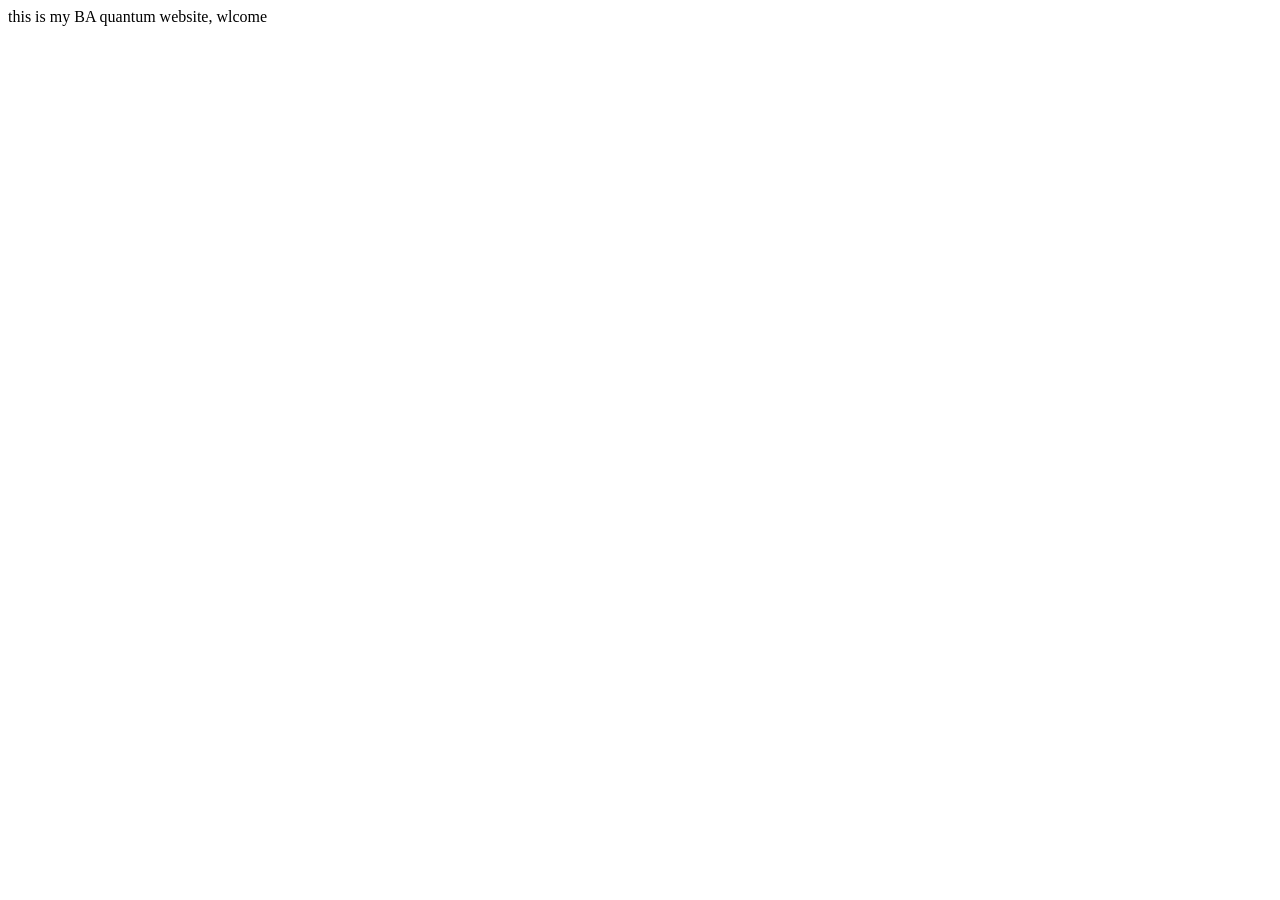
==== index.html @ fb3236b2 "Initial HTML and CSS blog setup" ====
<html>
    <!-- ( head ) information about the page-->
        <head>
            <!-- charecter set (UTF-8)to soppurt more languages-->
            <meta.charset="UTF-8"./>
            <title>BA</title>
            <meta name="description" content="BA Quantum - Learn quantum physics, computing and future technologies" />
            <!--(style)we can write inside it the CSS language-->
            <style></style>
            <!--(script) is to write javascript language-->
            <script></script>
            <!--(link)to connect the html file with other files-->
            <link rel="stylesheet" href="" />
        </head>
        <!--(body) the things that i want to show to the user-->
    <body>
        this is my BA quantum website, wlcome
    </body>    
   
</html>
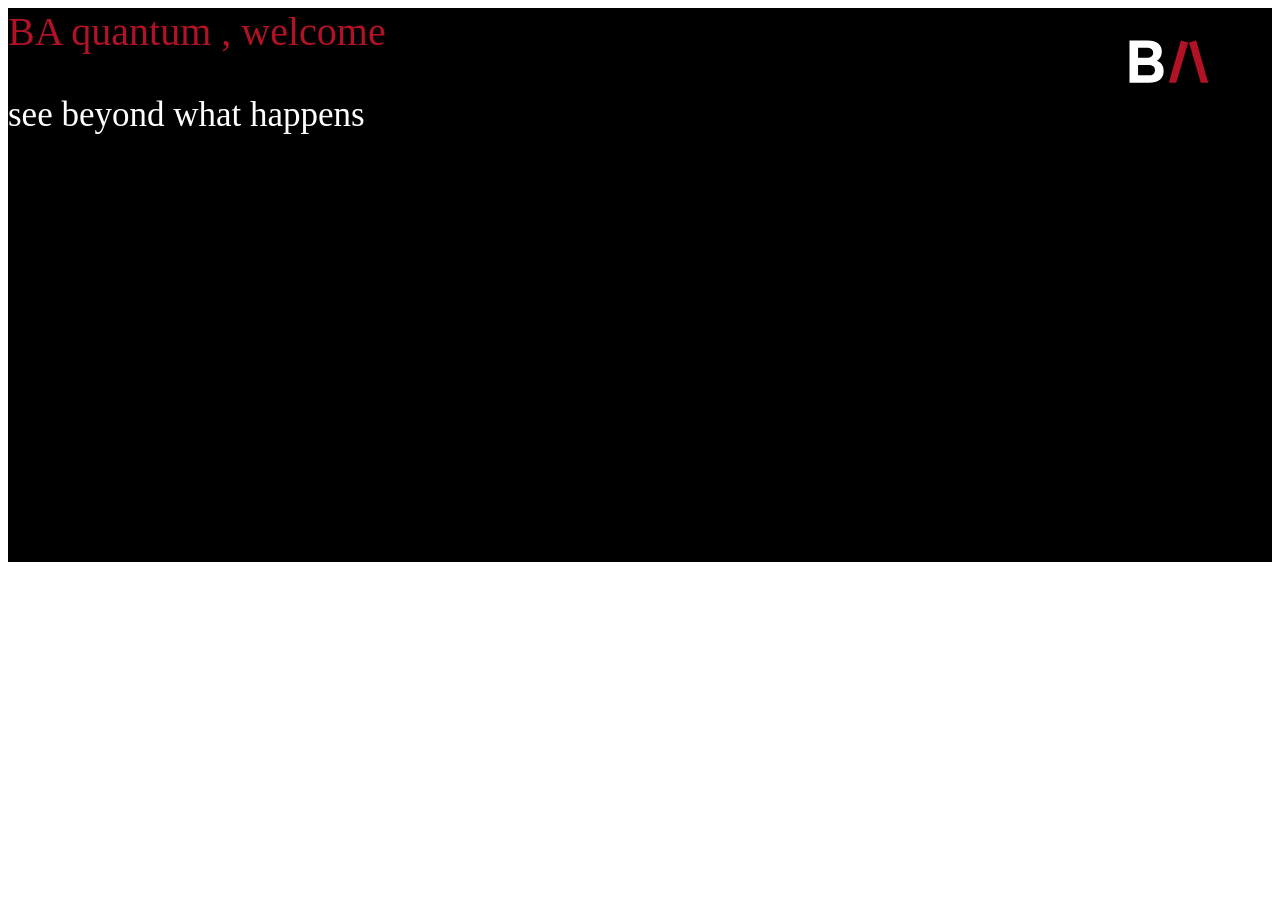
==== commit 5f6125fa: "starting css and adding the background" ====
--- a/index.html
+++ b/index.html
@@ -2,19 +2,34 @@
     <!-- ( head ) information about the page-->
         <head>
             <!-- charecter set (UTF-8)to soppurt more languages-->
-            <meta.charset="UTF-8"./>
+            <meta charset="UTF-8" />
             <title>BA</title>
             <meta name="description" content="BA Quantum - Learn quantum physics, computing and future technologies" />
-            <!--(style)we can write inside it the CSS language-->
+            <!--(style)we can write inside it the CSS language (internel style)-->
             <style></style>
-            <!--(script) is to write javascript language-->
+            <!--(script) is to write javascript language(external style)-->
             <script></script>
             <!--(link)to connect the html file with other files-->
-            <link rel="stylesheet" href="" />
+            <link rel="stylesheet" href="css/ba.css" />
         </head>
         <!--(body) the things that i want to show to the user-->
     <body>
-        this is my BA quantum website, wlcome
+        <div>
+        <p class="title"> BA quantum , welcome</p>
+        <p class="bio">see beyond what happens</p>
+        <p>empty</p>
+         <p>empty</p>
+          <p>empty</p>
+           <p>empty</p>
+            <p>empty</p>
+             <p>empty</p>
+              <p>empty</p>
+               <p>empty</p>
+                <p>empty</p>
+                 <p>empty</p>
+                  <p>empty</p>
+                   <p>empty</p>
+        </div>
     </body>    
    
 </html>
--- a/css/ba.css
+++ b/css/ba.css
@@ -0,0 +1,18 @@
+div {
+    background-color: #000000;
+    background-image: url("../images/BA.svg");;
+    background-size: 200px;
+    background-repeat: no-repeat;
+    background-position: right top;
+}
+
+.title{
+
+    color: #B11226;
+    font-size: 40
+}
+
+.bio{
+    color: #ffffff;
+    font-size: 35
+}
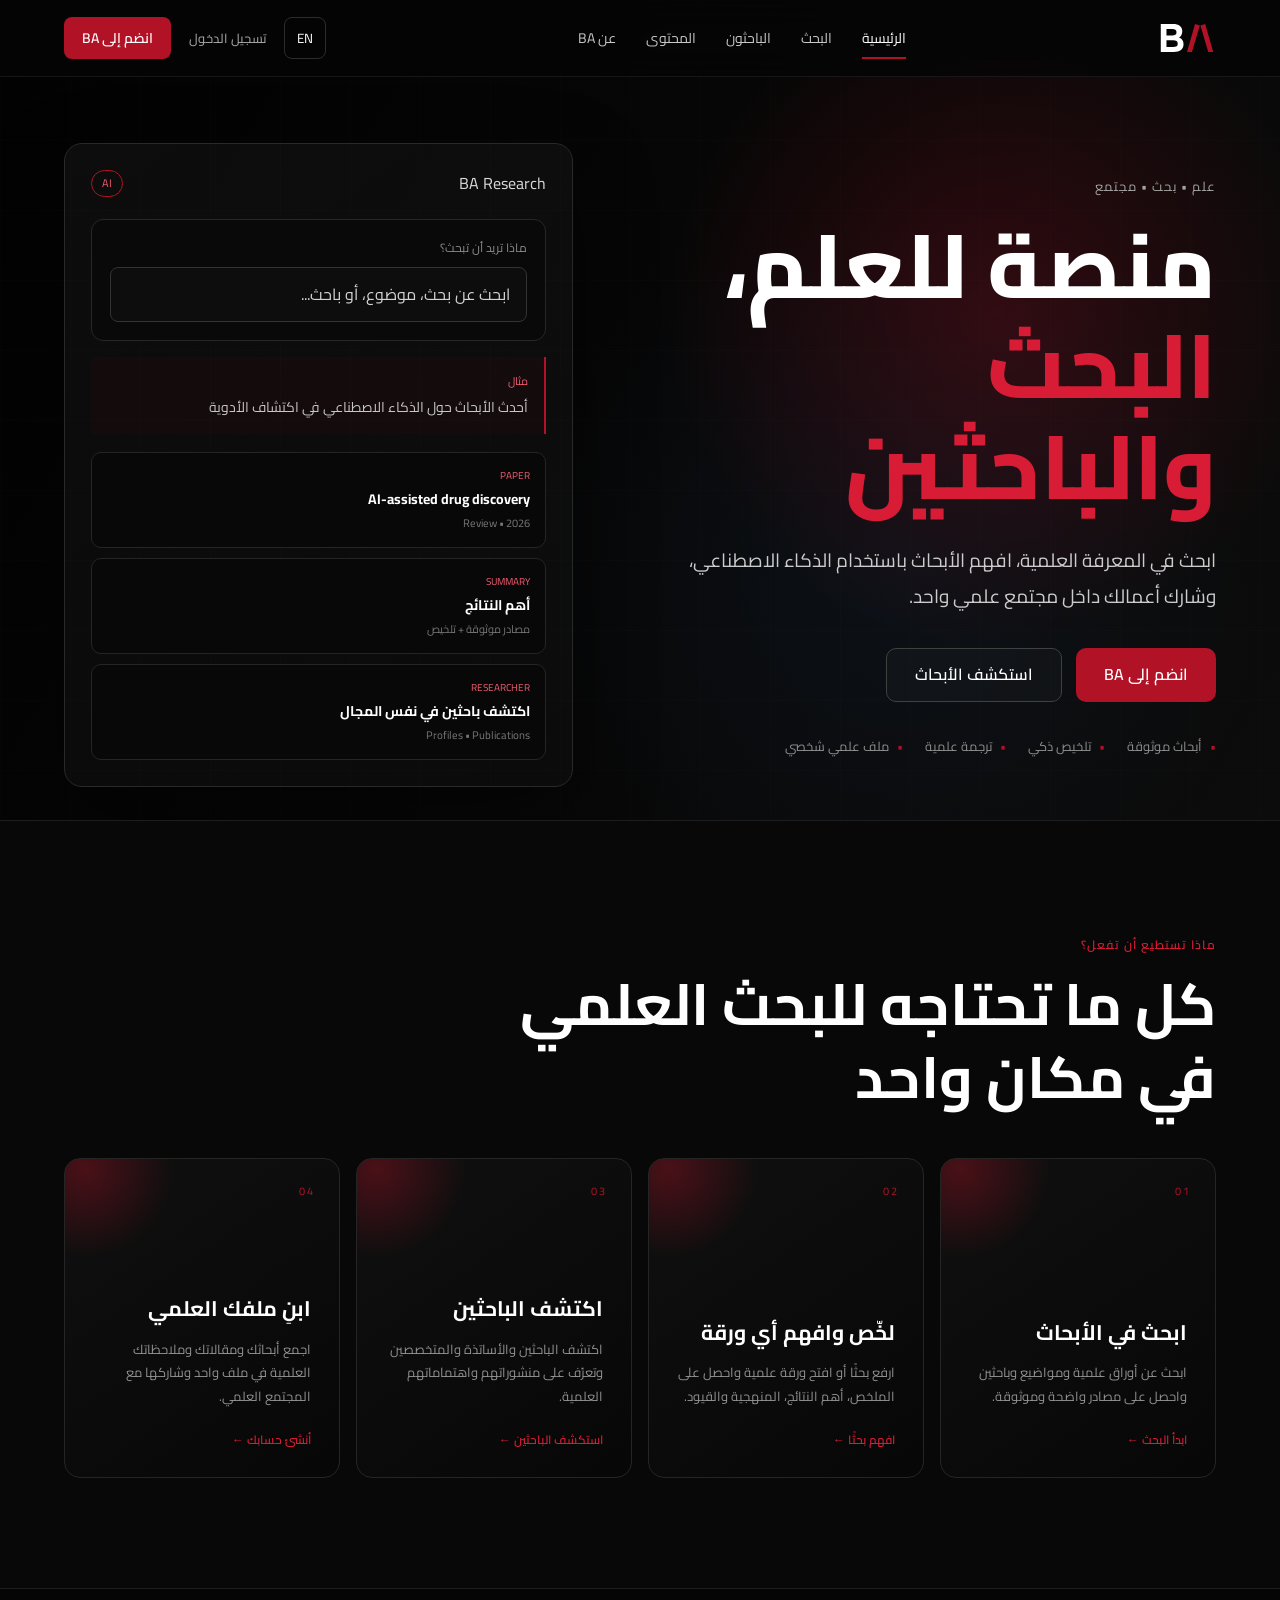
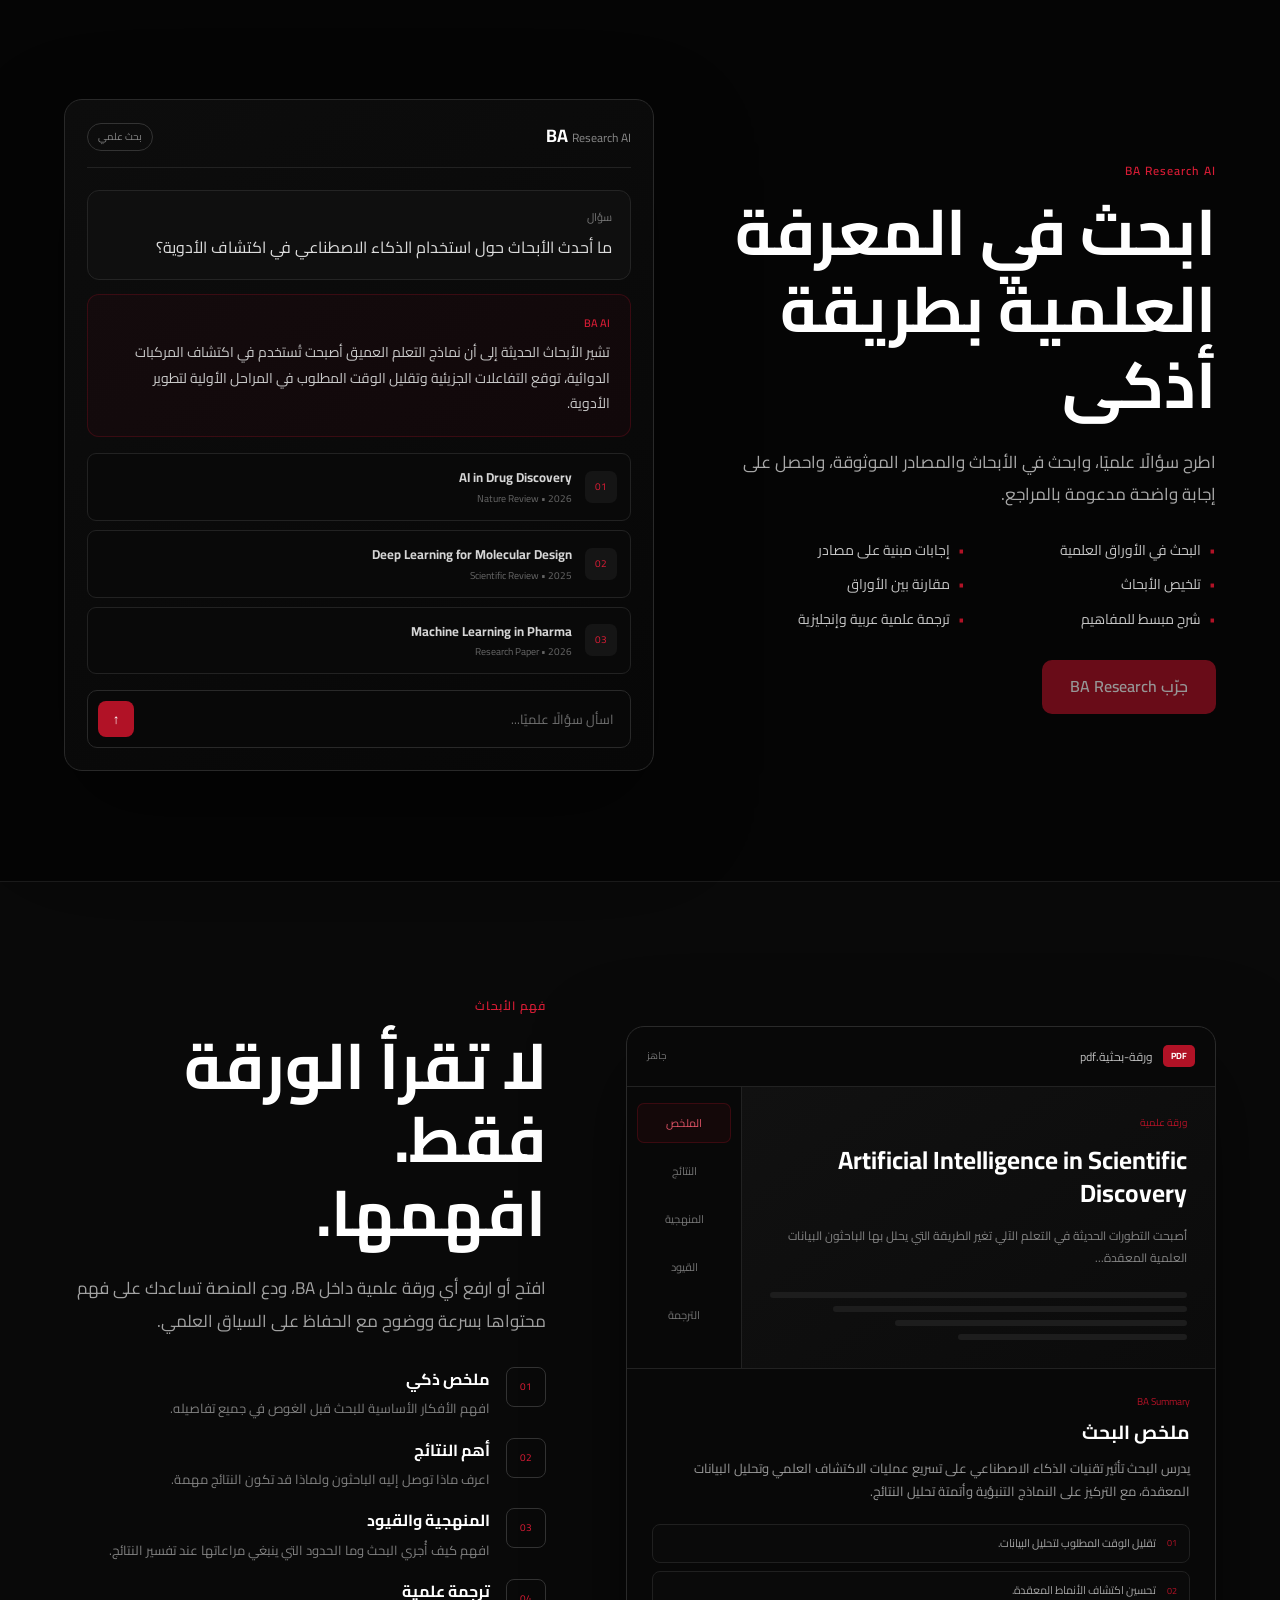
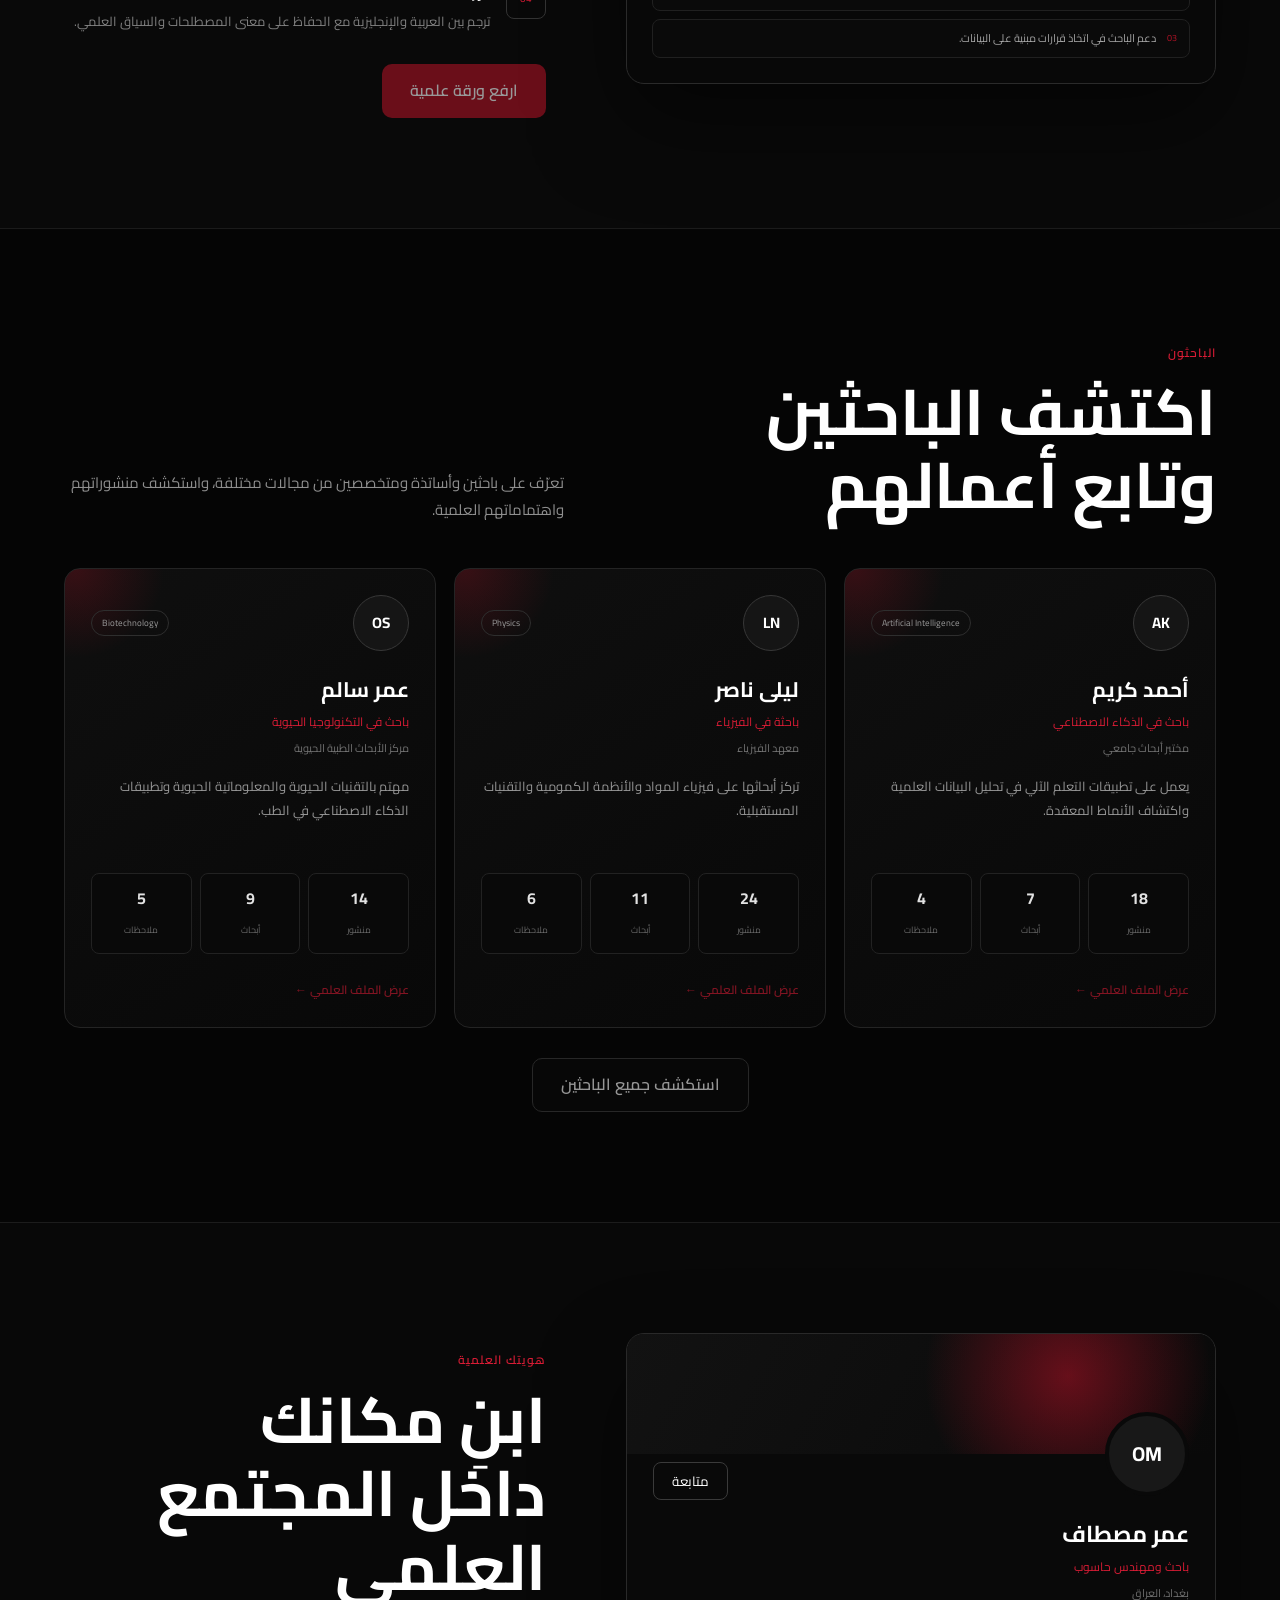
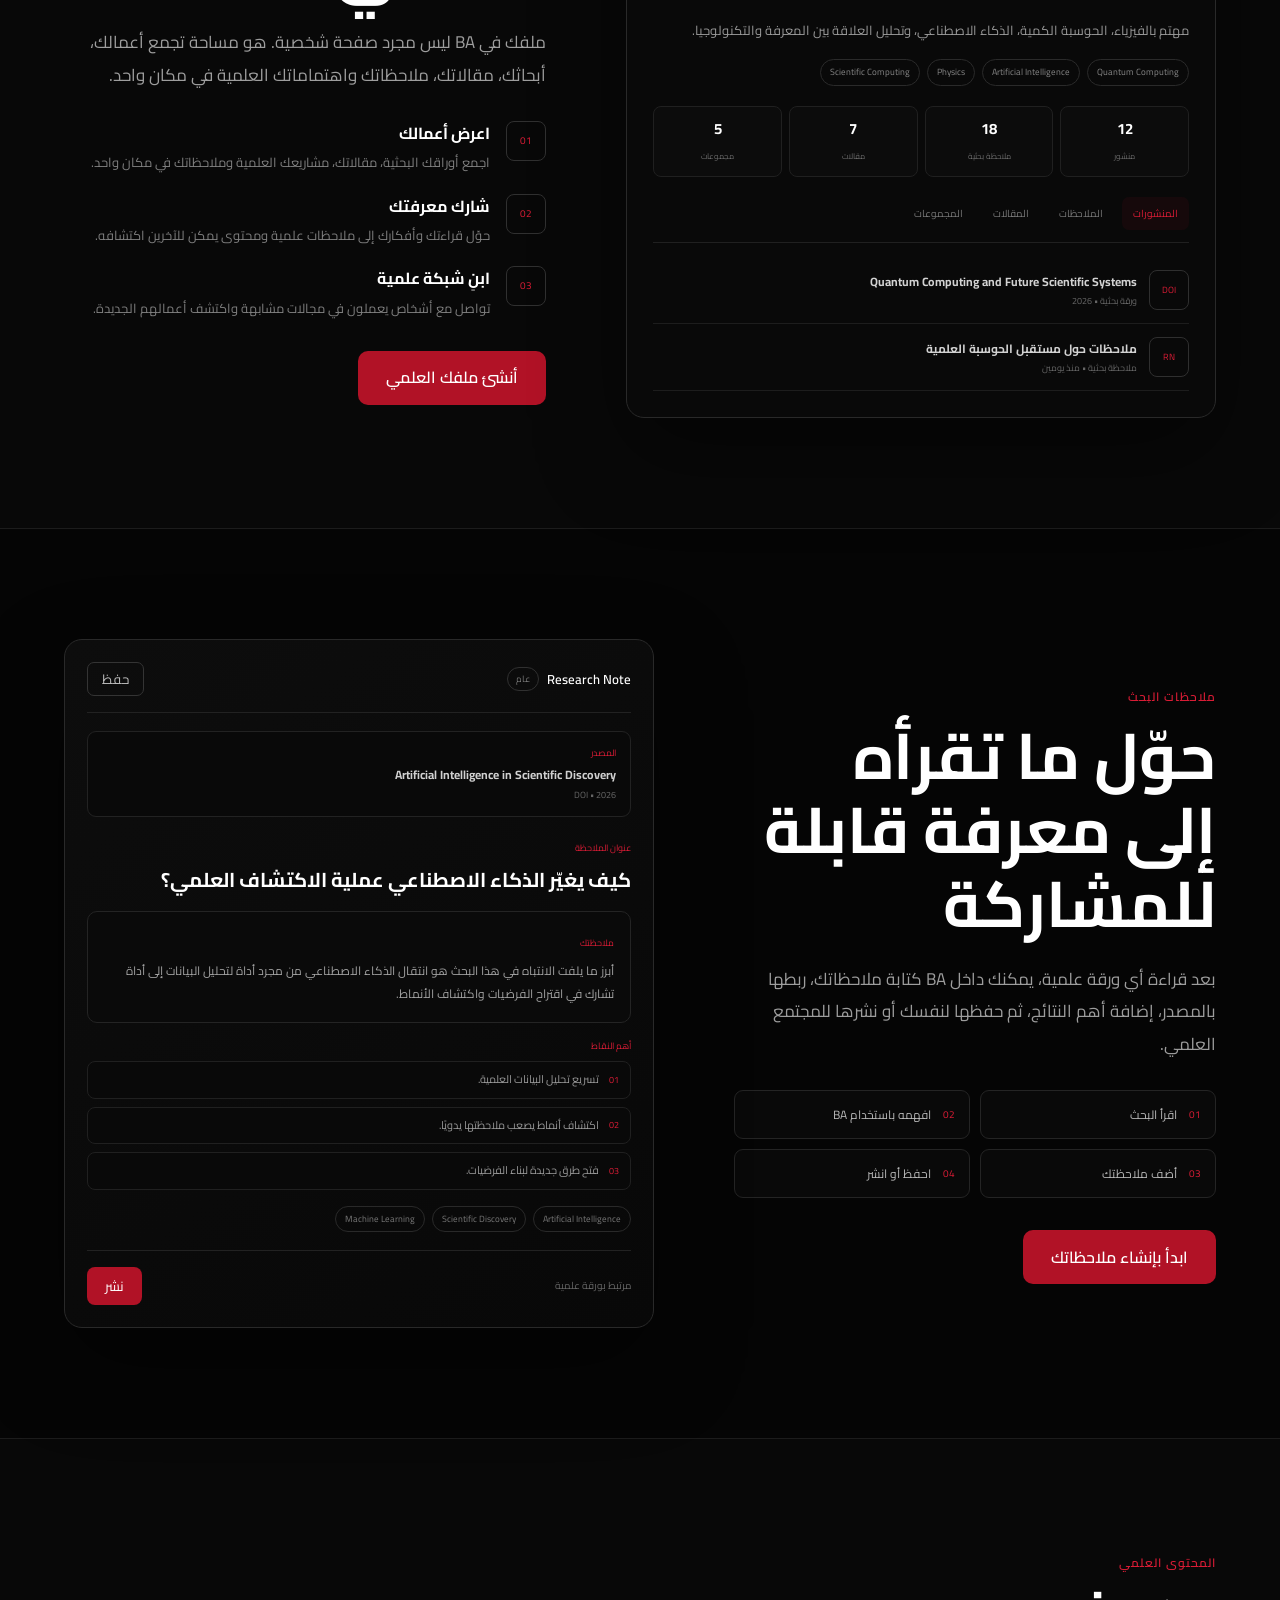
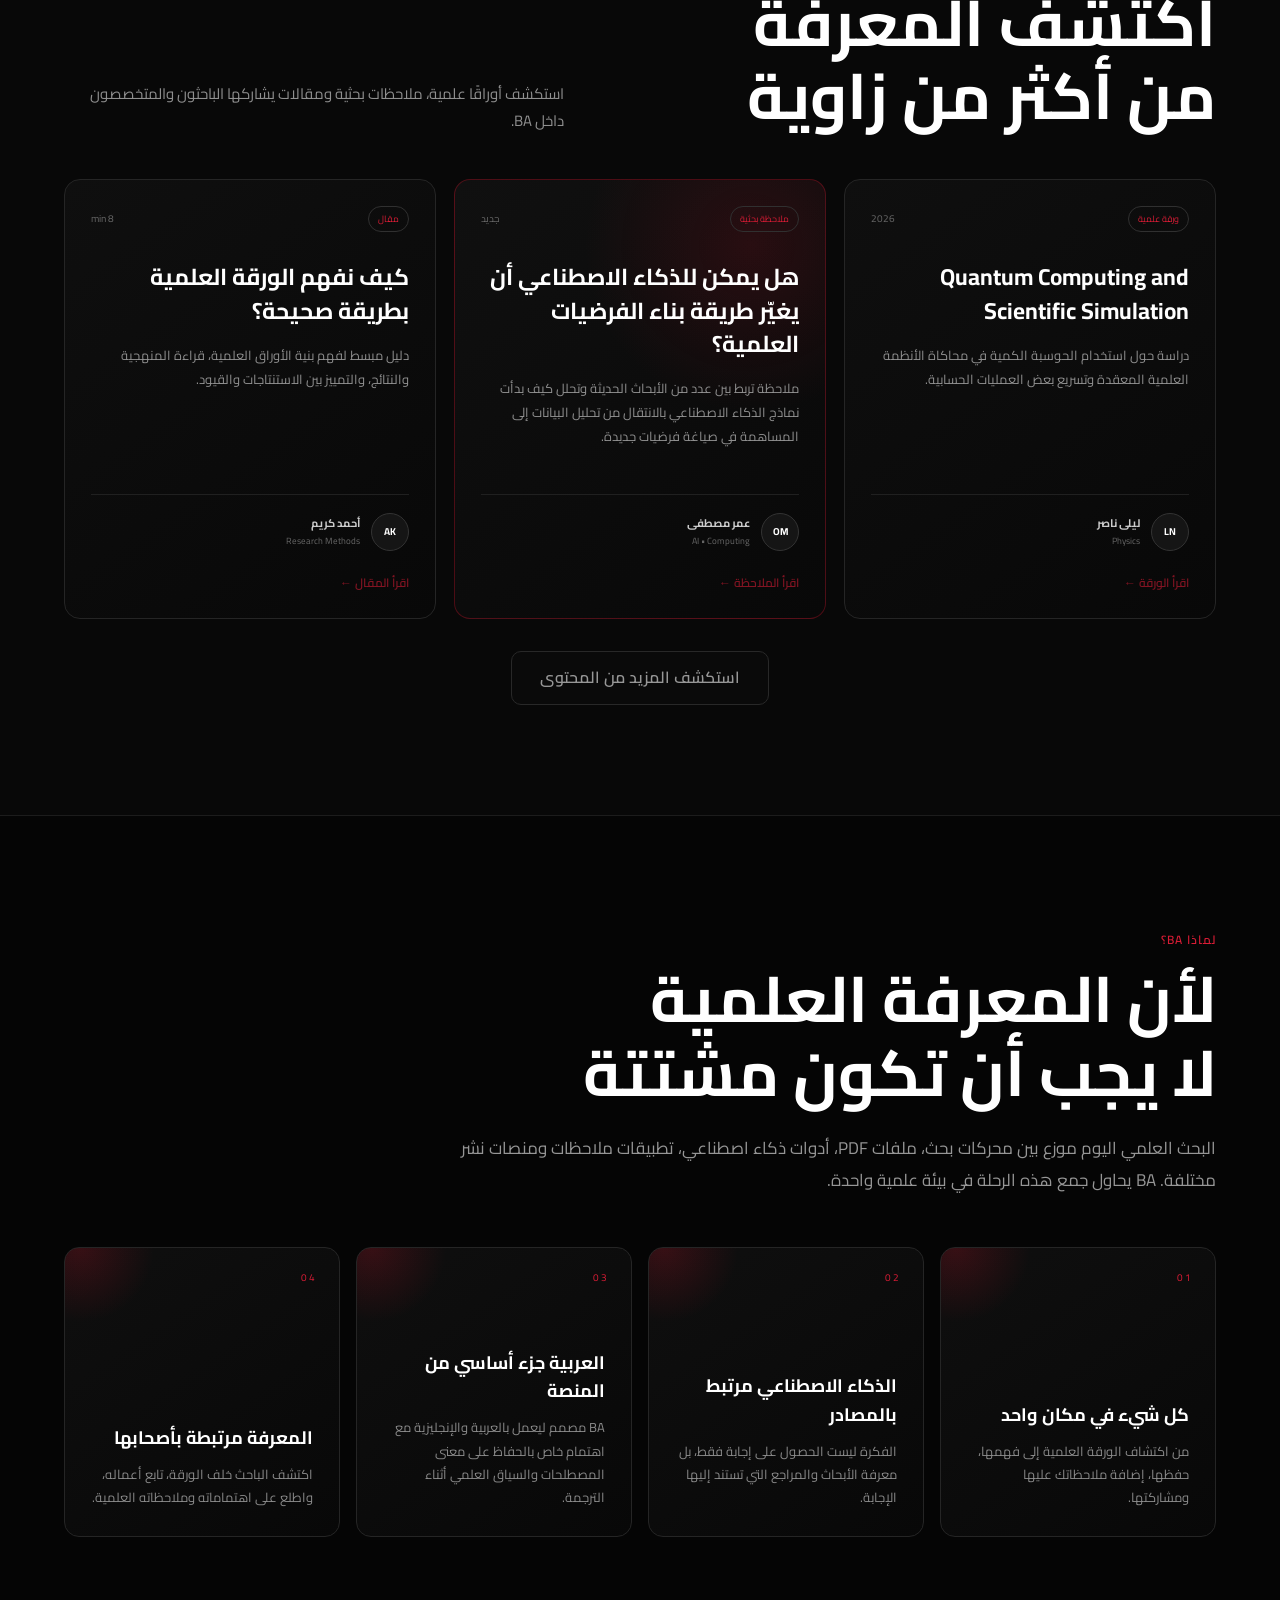
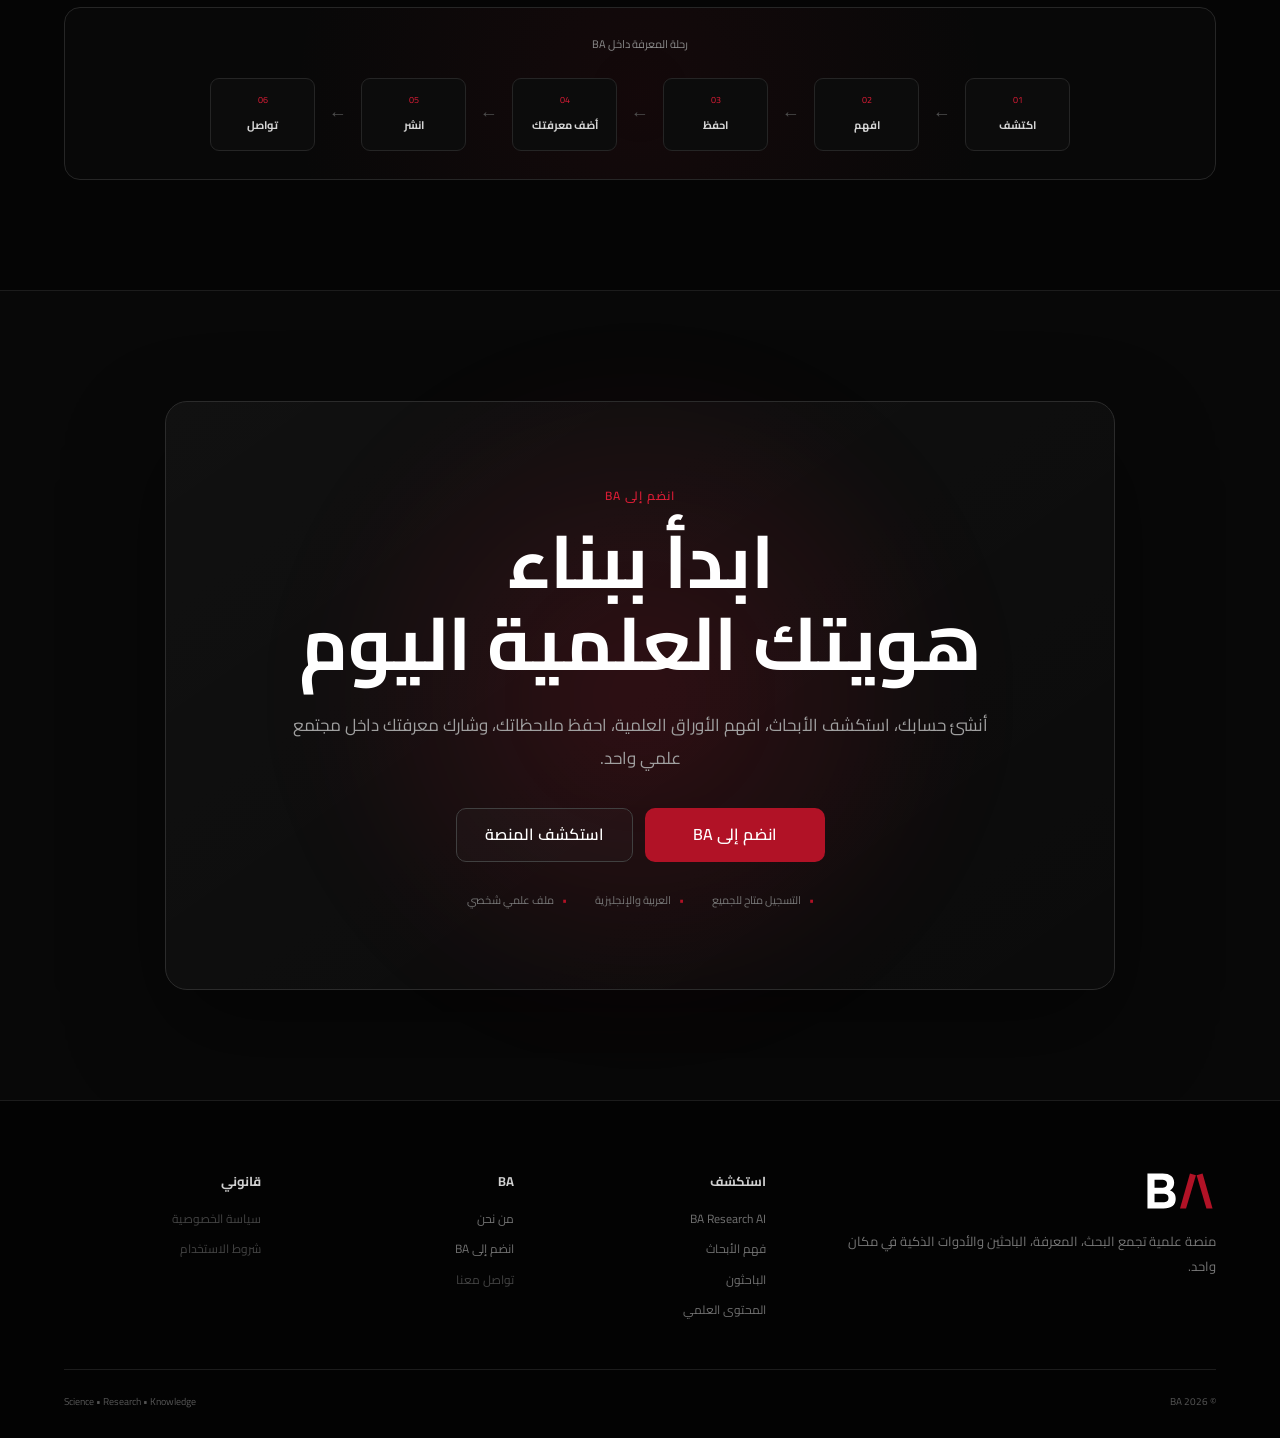
==== commit fc422d35: "Establish BA v0.4.0 project baseline" ====
--- a/index.html
+++ b/index.html
@@ -1,35 +1,3275 @@
-<html>
-    <!-- ( head ) information about the page-->
-        <head>
-            <!-- charecter set (UTF-8)to soppurt more languages-->
-            <meta charset="UTF-8" />
-            <title>BA</title>
-            <meta name="description" content="BA Quantum - Learn quantum physics, computing and future technologies" />
-            <!--(style)we can write inside it the CSS language (internel style)-->
-            <style></style>
-            <!--(script) is to write javascript language(external style)-->
-            <script></script>
-            <!--(link)to connect the html file with other files-->
-            <link rel="stylesheet" href="css/ba.css" />
-        </head>
-        <!--(body) the things that i want to show to the user-->
-    <body>
-        <div>
-        <p class="title"> BA quantum , welcome</p>
-        <p class="bio">see beyond what happens</p>
-        <p>empty</p>
-         <p>empty</p>
-          <p>empty</p>
-           <p>empty</p>
-            <p>empty</p>
-             <p>empty</p>
-              <p>empty</p>
-               <p>empty</p>
-                <p>empty</p>
-                 <p>empty</p>
-                  <p>empty</p>
-                   <p>empty</p>
+<!DOCTYPE html>
+<html lang="ar" dir="rtl">
+
+<head>
+
+    <!-- =====================================================
+         BA PROJECT
+         File: index.html
+
+         Purpose:
+         Public landing page for the BA platform.
+
+         Current Status:
+         - Public marketing / product overview page
+         - Arabic and English interface
+         - Navigation to Signup and Login
+         - Several product sections are visual prototypes only
+
+         Security Notes:
+         - No authentication logic or secret keys belong here.
+         - Do not place private API keys in this page.
+         - Prototype actions must not be mistaken for implemented features.
+         - User-generated content is not rendered on this page yet.
+    ====================================================== -->
+
+    <meta charset="UTF-8">
+
+    <meta
+        name="viewport"
+        content="width=device-width, initial-scale=1.0"
+    >
+
+    <title>BA | العلم والبحث</title>
+
+    <meta
+        name="description"
+        content="BA - منصة للعلم، البحث والباحثين"
+    >
+
+    <meta
+        name="referrer"
+        content="strict-origin-when-cross-origin"
+    >
+
+    <meta
+        name="theme-color"
+        content="#0a0a0a"
+    >
+
+
+    <link
+        rel="preconnect"
+        href="https://fonts.googleapis.com"
+    >
+
+    <link
+        rel="preconnect"
+        href="https://fonts.gstatic.com"
+        crossorigin
+    >
+
+    <!-- Arabic Font -->
+    <link
+        href="https://fonts.googleapis.com/css2?family=Cairo:wght@400;500;600;700;800&display=swap"
+        rel="stylesheet"
+    >
+
+    <!-- English Font -->
+    <link
+        href="https://fonts.googleapis.com/css2?family=Montserrat:wght@400;500;600;700;800&display=swap"
+        rel="stylesheet"
+    >
+
+    <!-- =========================
+     BA STYLES
+========================= -->
+
+
+
+
+    <!-- BA STYLES -->
+    <link rel="stylesheet" href="./css/base.css">
+    <link rel="stylesheet" href="./css/components.css">
+    <link rel="stylesheet" href="./css/home.css">
+
+</head>
+
+
+<body>
+
+
+    <!-- =========================
+         HEADER
+    ========================== -->
+
+    <header class="site-header">
+
+        <div class="container navbar">
+
+            <a
+    href="#home"
+    class="logo"
+    aria-label="BA Home"
+>
+    <img
+        src="./images/logo.svg"
+        alt="BA"
+    >
+</a>
+
+
+            <nav class="nav-links" id="navLinks" aria-label="Primary navigation">
+
+    <a
+        href="#home"
+        class="active"
+        data-ar="الرئيسية"
+        data-en="Home"
+    >
+        الرئيسية
+    </a>
+
+    <a
+        href="./research.html"
+        data-ar="البحث"
+        data-en="Research"
+    >
+        البحث
+    </a>
+
+    <a
+        href="#researchers"
+        data-ar="الباحثون"
+        data-en="Researchers"
+    >
+        الباحثون
+    </a>
+
+    <a
+        href="#articles"
+        data-ar="المحتوى"
+        data-en="Content"
+    >
+        المحتوى
+    </a>
+
+    <a
+        href="#about"
+        data-ar="عن BA"
+        data-en="About"
+    >
+        عن BA
+    </a>
+
+</nav>
+
+
+            <div class="header-actions">
+
+                <button
+                    class="language-button"
+                    id="languageButton"
+                    type="button"
+                    aria-label="Switch to English"
+                >
+                    EN
+                </button>
+
+                <a
+                    href="./login.html"
+                    class="login-link"
+                    data-ar="تسجيل الدخول"
+                    data-en="Sign In"
+                >
+                 تسجيل الدخول
+                </a>
+
+                <a
+                    href="./signup.html"
+                    class="join-button"
+                    data-ar="انضم إلى BA"
+                    data-en="Join BA"
+                >
+                    انضم إلى BA
+                </a>
+
+
+                <button
+                    class="menu-button"
+                    id="menuButton"
+                    type="button"
+                    aria-label="Menu"
+                    aria-controls="navLinks"
+                    aria-expanded="false"
+                >
+                    ☰
+                </button>
+
+            </div>
+
         </div>
-    </body>    
-   
+
+    </header>
+
+
+
+    <!-- =========================
+         HERO
+    ========================== -->
+
+    <section
+        class="hero"
+        id="home"
+    >
+
+        <div class="hero-background" aria-hidden="true"></div>
+
+
+        <div class="container hero-layout">
+
+
+            <div class="hero-copy">
+
+
+                <span
+                    class="hero-kicker"
+                    data-ar="علم • بحث • مجتمع"
+                    data-en="Science • Research • Community"
+                >
+                    علم • بحث • مجتمع
+                </span>
+
+
+                <h1>
+
+                    <span
+                        data-ar="منصة للعلم،"
+                        data-en="A Platform for Science,"
+                    >
+                        منصة للعلم،
+                    </span>
+
+                    <br>
+
+                    <span
+                        class="hero-accent"
+                        data-ar="البحث والباحثين"
+                        data-en="Research & Researchers"
+                    >
+                        البحث والباحثين
+                    </span>
+
+                </h1>
+
+
+                <p
+                    class="hero-description"
+                    data-ar="ابحث في المعرفة العلمية، افهم الأبحاث باستخدام الذكاء الاصطناعي، وشارك أعمالك داخل مجتمع علمي واحد."
+                    data-en="Search scientific knowledge, understand research with AI, and share your work within one scientific community."
+                >
+                    ابحث في المعرفة العلمية،
+                    افهم الأبحاث باستخدام الذكاء الاصطناعي،
+                    وشارك أعمالك داخل مجتمع علمي واحد.
+                </p>
+
+
+                <div class="hero-actions">
+
+                    <a
+                        href="./signup.html"
+                        class="btn btn-primary"
+                        data-ar="انضم إلى BA"
+                        data-en="Join BA"
+                    >
+                        انضم إلى BA
+                    </a>
+
+
+                    <a
+                        href="./research.html"
+                        class="btn btn-secondary"
+                        data-ar="استكشف الأبحاث"
+                        data-en="Explore Research"
+                    >
+                        استكشف الأبحاث
+                    </a>
+
+                </div>
+
+
+                <div class="hero-points">
+
+                    <span
+                        data-ar="أبحاث موثوقة"
+                        data-en="Trusted Research"
+                    >
+                        أبحاث موثوقة
+                    </span>
+
+
+                    <span
+                        data-ar="تلخيص ذكي"
+                        data-en="Smart Summaries"
+                    >
+                        تلخيص ذكي
+                    </span>
+
+
+                    <span
+                        data-ar="ترجمة علمية"
+                        data-en="Scientific Translation"
+                    >
+                        ترجمة علمية
+                    </span>
+
+
+                    <span
+                        data-ar="ملف علمي شخصي"
+                        data-en="Scientific Profile"
+                    >
+                        ملف علمي شخصي
+                    </span>
+
+                </div>
+
+            </div>
+
+
+
+            <!-- HERO DEMO PANEL -->
+
+            <div class="hero-panel">
+
+
+                <div class="panel-top">
+
+                    <span>
+                        BA Research
+                    </span>
+
+                    <span class="live-dot">
+                        AI
+                    </span>
+
+                </div>
+
+
+                <div class="search-box">
+
+                    <span
+                        class="search-label"
+                        data-ar="ماذا تريد أن تبحث؟"
+                        data-en="What would you like to research?"
+                    >
+                        ماذا تريد أن تبحث؟
+                    </span>
+
+
+                    <div
+                        class="search-input"
+                        data-ar="ابحث عن بحث، موضوع، أو باحث..."
+                        data-en="Search for a paper, topic, or researcher..."
+                    >
+                        ابحث عن بحث، موضوع، أو باحث...
+                    </div>
+
+                </div>
+
+
+                <div class="research-example">
+
+                    <span
+                        class="example-title"
+                        data-ar="مثال"
+                        data-en="Example"
+                    >
+                        مثال
+                    </span>
+
+
+                    <p
+                        data-ar="أحدث الأبحاث حول الذكاء الاصطناعي في اكتشاف الأدوية"
+                        data-en="Latest research on artificial intelligence in drug discovery"
+                    >
+                        أحدث الأبحاث حول الذكاء الاصطناعي
+                        في اكتشاف الأدوية
+                    </p>
+
+                </div>
+
+
+                <div class="panel-results">
+
+
+                    <div class="result-card">
+
+                        <span class="result-type">
+                            Paper
+                        </span>
+
+                        <strong>
+                            AI-assisted drug discovery
+                        </strong>
+
+                        <span>
+                            2026 • Review
+                        </span>
+
+                    </div>
+
+
+                    <div class="result-card">
+
+                        <span class="result-type">
+                            Summary
+                        </span>
+
+                        <strong
+                            data-ar="أهم النتائج"
+                            data-en="Key Findings"
+                        >
+                            أهم النتائج
+                        </strong>
+
+                        <span
+                            data-ar="مصادر موثوقة + تلخيص"
+                            data-en="Trusted sources + summary"
+                        >
+                            مصادر موثوقة + تلخيص
+                        </span>
+
+                    </div>
+
+
+                    <div class="result-card">
+
+                        <span class="result-type">
+                            Researcher
+                        </span>
+
+                        <strong
+                            data-ar="اكتشف باحثين في نفس المجال"
+                            data-en="Discover researchers in the same field"
+                        >
+                            اكتشف باحثين في نفس المجال
+                        </strong>
+
+                        <span>
+                            Profiles • Publications
+                        </span>
+
+                    </div>
+
+                </div>
+
+            </div>
+
+        </div>
+
+    </section>
+
+
+<!-- =========================
+     CAPABILITIES
+========================== -->
+
+<section class="section capabilities" id="explore">
+
+    <div class="container">
+
+        <div class="section-header">
+
+            <div>
+
+                <span
+                    class="section-label"
+                    data-ar="ماذا تستطيع أن تفعل؟"
+                    data-en="What can you do?"
+                >
+                    ماذا تستطيع أن تفعل؟
+                </span>
+
+                <h2
+                    data-ar="كل ما تحتاجه للبحث العلمي في مكان واحد"
+                    data-en="Everything you need for scientific research in one place"
+                >
+                    كل ما تحتاجه للبحث العلمي في مكان واحد
+                </h2>
+
+            </div>
+
+        </div>
+
+
+        <div class="capabilities-grid">
+
+
+            <!-- 01 -->
+
+            <article class="capability-card">
+
+                <span class="capability-number">
+                    01
+                </span>
+
+                <h3
+                    data-ar="ابحث في الأبحاث"
+                    data-en="Search Research"
+                >
+                    ابحث في الأبحاث
+                </h3>
+
+                <p
+                    data-ar="ابحث عن أوراق علمية ومواضيع وباحثين واحصل على مصادر واضحة وموثوقة."
+                    data-en="Search scientific papers, topics, and researchers with clear and reliable sources."
+                >
+                    ابحث عن أوراق علمية ومواضيع وباحثين واحصل على مصادر واضحة وموثوقة.
+                </p>
+
+                <a
+                    href="#research-ai"
+                    data-ar="ابدأ البحث ←"
+                    data-en="Start Searching →"
+                >
+                    ابدأ البحث ←
+                </a>
+
+            </article>
+
+
+            <!-- 02 -->
+
+            <article class="capability-card">
+
+                <span class="capability-number">
+                    02
+                </span>
+
+                <h3
+                    data-ar="لخّص وافهم أي ورقة"
+                    data-en="Summarize & Understand Papers"
+                >
+                    لخّص وافهم أي ورقة
+                </h3>
+
+                <p
+                    data-ar="ارفع بحثًا أو افتح ورقة علمية واحصل على الملخص، أهم النتائج، المنهجية والقيود."
+                    data-en="Upload or open a scientific paper and understand its summary, findings, methodology, and limitations."
+                >
+                    ارفع بحثًا أو افتح ورقة علمية واحصل على الملخص، أهم النتائج، المنهجية والقيود.
+                </p>
+
+                <a
+                    href="#paper-intelligence"
+                    data-ar="افهم بحثًا ←"
+                    data-en="Understand a Paper →"
+                >
+                    افهم بحثًا ←
+                </a>
+
+            </article>
+
+
+            <!-- 03 -->
+
+            <article class="capability-card">
+
+                <span class="capability-number">
+                    03
+                </span>
+
+                <h3
+                    data-ar="اكتشف الباحثين"
+                    data-en="Discover Researchers"
+                >
+                    اكتشف الباحثين
+                </h3>
+
+                <p
+                    data-ar="اكتشف الباحثين والأساتذة والمتخصصين وتعرّف على منشوراتهم واهتماماتهم العلمية."
+                    data-en="Discover researchers, professors, and specialists and explore their publications and interests."
+                >
+                    اكتشف الباحثين والأساتذة والمتخصصين وتعرّف على منشوراتهم واهتماماتهم العلمية.
+                </p>
+
+                <a
+                    href="#researchers"
+                    data-ar="استكشف الباحثين ←"
+                    data-en="Explore Researchers →"
+                >
+                    استكشف الباحثين ←
+                </a>
+
+            </article>
+
+
+            <!-- 04 -->
+
+            <article class="capability-card">
+
+                <span class="capability-number">
+                    04
+                </span>
+
+                <h3
+                    data-ar="ابنِ ملفك العلمي"
+                    data-en="Build Your Scientific Profile"
+                >
+                    ابنِ ملفك العلمي
+                </h3>
+
+                <p
+                    data-ar="اجمع أبحاثك ومقالاتك وملاحظاتك العلمية في ملف واحد وشاركها مع المجتمع العلمي."
+                    data-en="Collect your research, articles, and scientific notes in one profile and share them with the scientific community."
+                >
+                    اجمع أبحاثك ومقالاتك وملاحظاتك العلمية في ملف واحد وشاركها مع المجتمع العلمي.
+                </p>
+
+                <a
+                    href="#join"
+                    data-ar="أنشئ حسابك ←"
+                    data-en="Create Your Account →"
+                >
+                    أنشئ حسابك ←
+                </a>
+
+            </article>
+
+        </div>
+
+    </div>
+
+</section>
+
+<!-- =========================
+     BA RESEARCH AI
+
+     PROTOTYPE:
+     This section currently demonstrates the intended product experience.
+     The real research / AI backend is not implemented in index.html.
+========================== -->
+
+<section class="section research-ai" id="research-ai">
+
+    <div class="container research-ai-layout">
+
+        <div class="research-ai-copy">
+
+            <span
+                class="section-label"
+                data-ar="BA Research AI"
+                data-en="BA Research AI"
+            >
+                BA Research AI
+            </span>
+
+            <h2
+                data-ar="ابحث في المعرفة العلمية بطريقة أذكى"
+                data-en="Search Scientific Knowledge Smarter"
+            >
+                ابحث في المعرفة العلمية بطريقة أذكى
+            </h2>
+
+            <p
+                data-ar="اطرح سؤالًا علميًا، وابحث في الأبحاث والمصادر الموثوقة، واحصل على إجابة واضحة مدعومة بالمراجع."
+                data-en="Ask a scientific question, search trusted research sources, and get a clear answer supported by references."
+            >
+                اطرح سؤالًا علميًا، وابحث في الأبحاث والمصادر الموثوقة،
+                واحصل على إجابة واضحة مدعومة بالمراجع.
+            </p>
+
+
+            <ul class="ai-features">
+
+                <li
+                    data-ar="البحث في الأوراق العلمية"
+                    data-en="Search scientific papers"
+                >
+                    البحث في الأوراق العلمية
+                </li>
+
+                <li
+                    data-ar="إجابات مبنية على مصادر"
+                    data-en="Source-based answers"
+                >
+                    إجابات مبنية على مصادر
+                </li>
+
+                <li
+                    data-ar="تلخيص الأبحاث"
+                    data-en="Research summaries"
+                >
+                    تلخيص الأبحاث
+                </li>
+
+                <li
+                    data-ar="مقارنة بين الأوراق"
+                    data-en="Compare papers"
+                >
+                    مقارنة بين الأوراق
+                </li>
+
+                <li
+                    data-ar="شرح مبسط للمفاهيم"
+                    data-en="Simplified explanations"
+                >
+                    شرح مبسط للمفاهيم
+                </li>
+
+                <li
+                    data-ar="ترجمة علمية عربية وإنجليزية"
+                    data-en="Arabic-English scientific translation"
+                >
+                    ترجمة علمية عربية وإنجليزية
+                </li>
+
+            </ul>
+
+
+            <a
+                data-prototype="true"
+                    aria-disabled="true"
+                    tabindex="-1"
+                class="btn btn-primary"
+                data-ar="جرّب BA Research"
+                data-en="Try BA Research"
+            >
+                جرّب BA Research
+            </a>
+
+        </div>
+
+
+        <div class="ai-demo">
+
+            <div class="ai-demo-header">
+
+                <div>
+
+                    <span class="ai-brand">
+                        BA
+                    </span>
+
+                    <span class="ai-mode">
+                        Research AI
+                    </span>
+
+                </div>
+
+                <span
+                    class="ai-status"
+                    data-ar="بحث علمي"
+                    data-en="Scientific Search"
+                >
+                    بحث علمي
+                </span>
+
+            </div>
+
+
+            <div class="ai-question">
+
+                <span
+                    class="question-label"
+                    data-ar="سؤال"
+                    data-en="Question"
+                >
+                    سؤال
+                </span>
+
+                <p
+                    data-ar="ما أحدث الأبحاث حول استخدام الذكاء الاصطناعي في اكتشاف الأدوية؟"
+                    data-en="What is the latest research on using artificial intelligence in drug discovery?"
+                >
+                    ما أحدث الأبحاث حول استخدام الذكاء الاصطناعي
+                    في اكتشاف الأدوية؟
+                </p>
+
+            </div>
+
+
+            <div class="ai-answer">
+
+                <span class="answer-label">
+                    BA AI
+                </span>
+
+                <p
+                    data-ar="تشير الأبحاث الحديثة إلى أن نماذج التعلم العميق أصبحت تُستخدم في اكتشاف المركبات الدوائية، توقع التفاعلات الجزيئية وتقليل الوقت المطلوب في المراحل الأولية لتطوير الأدوية."
+                    data-en="Recent research shows that deep learning models are increasingly used to discover drug compounds, predict molecular interactions, and reduce the time required in early drug-development stages."
+                >
+                    تشير الأبحاث الحديثة إلى أن نماذج التعلم العميق أصبحت تُستخدم
+                    في اكتشاف المركبات الدوائية، توقع التفاعلات الجزيئية وتقليل الوقت
+                    المطلوب في المراحل الأولية لتطوير الأدوية.
+                </p>
+
+            </div>
+
+
+            <div class="ai-sources">
+
+                <div class="source-card">
+
+                    <span class="source-number">
+                        01
+                    </span>
+
+                    <div>
+
+                        <strong>
+                            AI in Drug Discovery
+                        </strong>
+
+                        <span>
+                            Nature Review • 2026
+                        </span>
+
+                    </div>
+
+                </div>
+
+
+                <div class="source-card">
+
+                    <span class="source-number">
+                        02
+                    </span>
+
+                    <div>
+
+                        <strong>
+                            Deep Learning for Molecular Design
+                        </strong>
+
+                        <span>
+                            Scientific Review • 2025
+                        </span>
+
+                    </div>
+
+                </div>
+
+
+                <div class="source-card">
+
+                    <span class="source-number">
+                        03
+                    </span>
+
+                    <div>
+
+                        <strong>
+                            Machine Learning in Pharma
+                        </strong>
+
+                        <span>
+                            Research Paper • 2026
+                        </span>
+
+                    </div>
+
+                </div>
+
+            </div>
+
+
+            <div class="ai-input-preview">
+
+                <span
+                    data-ar="اسأل سؤالًا علميًا..."
+                    data-en="Ask a scientific question..."
+                >
+                    اسأل سؤالًا علميًا...
+                </span>
+
+                <button type="button">
+                    ↑
+                </button>
+
+            </div>
+
+        </div>
+
+    </div>
+
+</section>
+
+<!-- =========================
+     PAPER INTELLIGENCE
+========================== -->
+
+<section
+    class="section paper-intelligence"
+    id="paper-intelligence"
+>
+
+    <div class="container paper-layout">
+
+
+        <!-- LEFT: PAPER PREVIEW -->
+
+        <div class="paper-preview">
+
+            <div class="paper-window">
+
+
+                <div class="paper-window-top">
+
+                    <div>
+
+                        <span class="paper-badge">
+                            PDF
+                        </span>
+
+                        <span
+                            class="paper-file-name"
+                            data-ar="ورقة-بحثية.pdf"
+                            data-en="research-paper.pdf"
+                        >
+                            ورقة-بحثية.pdf
+                        </span>
+
+                    </div>
+
+                    <span
+                        class="paper-status"
+                        data-ar="جاهز"
+                        data-en="Ready"
+                    >
+                        جاهز
+                    </span>
+
+                </div>
+
+
+                <div class="paper-body">
+
+
+                    <div class="paper-document">
+
+                        <span
+                            class="paper-small-label"
+                            data-ar="ورقة علمية"
+                            data-en="Research Paper"
+                        >
+                            ورقة علمية
+                        </span>
+
+
+                        <h3>
+                            Artificial Intelligence
+                            in Scientific Discovery
+                        </h3>
+
+
+                        <p
+                            data-ar="أصبحت التطورات الحديثة في التعلم الآلي تغير الطريقة التي يحلل بها الباحثون البيانات العلمية المعقدة..."
+                            data-en="Recent advances in machine learning are changing how researchers analyze complex scientific data..."
+                        >
+                            أصبحت التطورات الحديثة في التعلم الآلي
+                            تغير الطريقة التي يحلل بها الباحثون
+                            البيانات العلمية المعقدة...
+                        </p>
+
+
+                        <div class="paper-lines">
+
+                            <span></span>
+                            <span></span>
+                            <span></span>
+                            <span></span>
+
+                        </div>
+
+                    </div>
+
+
+                    <!-- PAPER TOOLS -->
+
+                    <div class="paper-tools">
+
+                        <button
+                            type="button"
+                            class="paper-tool active"
+                            data-ar="الملخص"
+                            data-en="Summary"
+                        >
+                            الملخص
+                        </button>
+
+                        <button
+                            type="button"
+                            class="paper-tool"
+                            data-ar="النتائج"
+                            data-en="Findings"
+                        >
+                            النتائج
+                        </button>
+
+                        <button
+                            type="button"
+                            class="paper-tool"
+                            data-ar="المنهجية"
+                            data-en="Methodology"
+                        >
+                            المنهجية
+                        </button>
+
+                        <button
+                            type="button"
+                            class="paper-tool"
+                            data-ar="القيود"
+                            data-en="Limitations"
+                        >
+                            القيود
+                        </button>
+
+                        <button
+                            type="button"
+                            class="paper-tool"
+                            data-ar="الترجمة"
+                            data-en="Translate"
+                        >
+                            الترجمة
+                        </button>
+
+                    </div>
+
+                </div>
+
+
+                <!-- SUMMARY -->
+
+                <div class="paper-summary">
+
+                    <span class="summary-label">
+                        BA Summary
+                    </span>
+
+
+                    <h4
+                        data-ar="ملخص البحث"
+                        data-en="Research Summary"
+                    >
+                        ملخص البحث
+                    </h4>
+
+
+                    <p
+                        data-ar="يدرس البحث تأثير تقنيات الذكاء الاصطناعي على تسريع عمليات الاكتشاف العلمي وتحليل البيانات المعقدة، مع التركيز على النماذج التنبؤية وأتمتة تحليل النتائج."
+                        data-en="The paper examines how artificial intelligence can accelerate scientific discovery and complex data analysis, focusing on predictive models and automated result analysis."
+                    >
+                        يدرس البحث تأثير تقنيات الذكاء الاصطناعي
+                        على تسريع عمليات الاكتشاف العلمي وتحليل
+                        البيانات المعقدة، مع التركيز على النماذج
+                        التنبؤية وأتمتة تحليل النتائج.
+                    </p>
+
+
+                    <div class="summary-points">
+
+
+                        <div>
+
+                            <span>
+                                01
+                            </span>
+
+                            <p
+                                data-ar="تقليل الوقت المطلوب لتحليل البيانات."
+                                data-en="Reduce the time required to analyze data."
+                            >
+                                تقليل الوقت المطلوب لتحليل البيانات.
+                            </p>
+
+                        </div>
+
+
+                        <div>
+
+                            <span>
+                                02
+                            </span>
+
+                            <p
+                                data-ar="تحسين اكتشاف الأنماط المعقدة."
+                                data-en="Improve the discovery of complex patterns."
+                            >
+                                تحسين اكتشاف الأنماط المعقدة.
+                            </p>
+
+                        </div>
+
+
+                        <div>
+
+                            <span>
+                                03
+                            </span>
+
+                            <p
+                                data-ar="دعم الباحث في اتخاذ قرارات مبنية على البيانات."
+                                data-en="Help researchers make data-driven decisions."
+                            >
+                                دعم الباحث في اتخاذ قرارات مبنية على البيانات.
+                            </p>
+
+                        </div>
+
+
+                    </div>
+
+                </div>
+
+            </div>
+
+        </div>
+
+
+
+        <!-- RIGHT: COPY -->
+
+        <div class="paper-copy">
+
+            <span
+                class="section-label"
+                data-ar="فهم الأبحاث"
+                data-en="Paper Intelligence"
+            >
+                فهم الأبحاث
+            </span>
+
+
+            <h2>
+
+                <span
+                    data-ar="لا تقرأ الورقة فقط."
+                    data-en="Don't Just Read the Paper."
+                >
+                    لا تقرأ الورقة فقط.
+                </span>
+
+                <br>
+
+                <span
+                    data-ar="افهمها."
+                    data-en="Understand It."
+                >
+                    افهمها.
+                </span>
+
+            </h2>
+
+
+            <p
+                data-ar="افتح أو ارفع أي ورقة علمية داخل BA، ودع المنصة تساعدك على فهم محتواها بسرعة ووضوح مع الحفاظ على السياق العلمي."
+                data-en="Open or upload a scientific paper to BA and let the platform help you understand it clearly and efficiently while preserving its scientific context."
+            >
+                افتح أو ارفع أي ورقة علمية داخل BA،
+                ودع المنصة تساعدك على فهم محتواها بسرعة
+                ووضوح مع الحفاظ على السياق العلمي.
+            </p>
+
+
+            <div class="paper-feature-list">
+
+
+                <!-- 01 -->
+
+                <div class="paper-feature">
+
+                    <span class="paper-feature-icon">
+                        01
+                    </span>
+
+                    <div>
+
+                        <h3
+                            data-ar="ملخص ذكي"
+                            data-en="Smart Summary"
+                        >
+                            ملخص ذكي
+                        </h3>
+
+                        <p
+                            data-ar="افهم الأفكار الأساسية للبحث قبل الغوص في جميع تفاصيله."
+                            data-en="Understand the paper's core ideas before diving into every detail."
+                        >
+                            افهم الأفكار الأساسية للبحث
+                            قبل الغوص في جميع تفاصيله.
+                        </p>
+
+                    </div>
+
+                </div>
+
+
+                <!-- 02 -->
+
+                <div class="paper-feature">
+
+                    <span class="paper-feature-icon">
+                        02
+                    </span>
+
+                    <div>
+
+                        <h3
+                            data-ar="أهم النتائج"
+                            data-en="Key Findings"
+                        >
+                            أهم النتائج
+                        </h3>
+
+                        <p
+                            data-ar="اعرف ماذا توصل إليه الباحثون ولماذا قد تكون النتائج مهمة."
+                            data-en="See what the researchers found and why those results may matter."
+                        >
+                            اعرف ماذا توصل إليه الباحثون
+                            ولماذا قد تكون النتائج مهمة.
+                        </p>
+
+                    </div>
+
+                </div>
+
+
+                <!-- 03 -->
+
+                <div class="paper-feature">
+
+                    <span class="paper-feature-icon">
+                        03
+                    </span>
+
+                    <div>
+
+                        <h3
+                            data-ar="المنهجية والقيود"
+                            data-en="Methodology & Limitations"
+                        >
+                            المنهجية والقيود
+                        </h3>
+
+                        <p
+                            data-ar="افهم كيف أُجري البحث وما الحدود التي ينبغي مراعاتها عند تفسير النتائج."
+                            data-en="Understand how the study was conducted and what limitations should be considered when interpreting the results."
+                        >
+                            افهم كيف أُجري البحث وما الحدود
+                            التي ينبغي مراعاتها عند تفسير النتائج.
+                        </p>
+
+                    </div>
+
+                </div>
+
+
+                <!-- 04 -->
+
+                <div class="paper-feature">
+
+                    <span class="paper-feature-icon">
+                        04
+                    </span>
+
+                    <div>
+
+                        <h3
+                            data-ar="ترجمة علمية"
+                            data-en="Scientific Translation"
+                        >
+                            ترجمة علمية
+                        </h3>
+
+                        <p
+                            data-ar="ترجم بين العربية والإنجليزية مع الحفاظ على معنى المصطلحات والسياق العلمي."
+                            data-en="Translate between Arabic and English while preserving scientific terminology and context."
+                        >
+                            ترجم بين العربية والإنجليزية
+                            مع الحفاظ على معنى المصطلحات
+                            والسياق العلمي.
+                        </p>
+
+                    </div>
+
+                </div>
+
+
+            </div>
+
+
+            <a
+                data-prototype="true"
+                    aria-disabled="true"
+                    tabindex="-1"
+                class="btn btn-primary"
+                data-ar="ارفع ورقة علمية"
+                data-en="Upload a Paper"
+            >
+                ارفع ورقة علمية
+            </a>
+
+        </div>
+
+    </div>
+
+</section>
+
+<!-- =========================
+     RESEARCHERS
+
+     PROTOTYPE:
+     Researcher cards on the landing page are demonstration content.
+     They are not yet loaded from public researcher profiles.
+========================== -->
+
+<section class="section researchers" id="researchers">
+
+    <div class="container">
+
+        <div class="section-header researchers-header">
+
+            <div>
+
+                <span
+                    class="section-label"
+                    data-ar="الباحثون"
+                    data-en="Researchers"
+                >
+                    الباحثون
+                </span>
+
+                <h2>
+                    <span
+                        data-ar="اكتشف الباحثين"
+                        data-en="Discover Researchers"
+                    >
+                        اكتشف الباحثين
+                    </span>
+
+                    <br>
+
+                    <span
+                        data-ar="وتابع أعمالهم"
+                        data-en="and Follow Their Work"
+                    >
+                        وتابع أعمالهم
+                    </span>
+                </h2>
+
+            </div>
+
+            <p
+                data-ar="تعرّف على باحثين وأساتذة ومتخصصين من مجالات مختلفة، واستكشف منشوراتهم واهتماماتهم العلمية."
+                data-en="Discover researchers, professors, and specialists across different fields and explore their publications and scientific interests."
+            >
+                تعرّف على باحثين وأساتذة ومتخصصين من مجالات مختلفة،
+                واستكشف منشوراتهم واهتماماتهم العلمية.
+            </p>
+
+        </div>
+
+
+        <div class="researchers-grid">
+
+
+            <!-- Researcher 01 -->
+
+            <article class="researcher-card">
+
+                <div class="researcher-top">
+
+                    <div class="researcher-avatar">
+                        AK
+                    </div>
+
+                    <span class="researcher-field">
+                        Artificial Intelligence
+                    </span>
+
+                </div>
+
+
+                <div class="researcher-info">
+
+                    <h3
+                        data-ar="أحمد كريم"
+                        data-en="Ahmed Kareem"
+                    >
+                        أحمد كريم
+                    </h3>
+
+                    <span
+                        class="researcher-title"
+                        data-ar="باحث في الذكاء الاصطناعي"
+                        data-en="Artificial Intelligence Researcher"
+                    >
+                        باحث في الذكاء الاصطناعي
+                    </span>
+
+                    <span
+                        class="researcher-institution"
+                        data-ar="مختبر أبحاث جامعي"
+                        data-en="University Research Lab"
+                    >
+                        مختبر أبحاث جامعي
+                    </span>
+
+                </div>
+
+
+                <p
+                    class="researcher-bio"
+                    data-ar="يعمل على تطبيقات التعلم الآلي في تحليل البيانات العلمية واكتشاف الأنماط المعقدة."
+                    data-en="Works on machine learning applications for scientific data analysis and complex pattern discovery."
+                >
+                    يعمل على تطبيقات التعلم الآلي
+                    في تحليل البيانات العلمية
+                    واكتشاف الأنماط المعقدة.
+                </p>
+
+
+                <div class="researcher-stats">
+
+                    <div>
+                        <strong>18</strong>
+
+                        <span
+                            data-ar="منشور"
+                            data-en="Publications"
+                        >
+                            منشور
+                        </span>
+                    </div>
+
+                    <div>
+                        <strong>7</strong>
+
+                        <span
+                            data-ar="أبحاث"
+                            data-en="Papers"
+                        >
+                            أبحاث
+                        </span>
+                    </div>
+
+                    <div>
+                        <strong>4</strong>
+
+                        <span
+                            data-ar="ملاحظات"
+                            data-en="Notes"
+                        >
+                            ملاحظات
+                        </span>
+                    </div>
+
+                </div>
+
+
+                <a
+                    data-prototype="true"
+                    aria-disabled="true"
+                    tabindex="-1"
+                    class="researcher-link"
+                    data-ar="عرض الملف العلمي ←"
+                    data-en="View Scientific Profile →"
+                >
+                    عرض الملف العلمي ←
+                </a>
+
+            </article>
+
+
+            <!-- Researcher 02 -->
+
+            <article class="researcher-card">
+
+                <div class="researcher-top">
+
+                    <div class="researcher-avatar">
+                        LN
+                    </div>
+
+                    <span class="researcher-field">
+                        Physics
+                    </span>
+
+                </div>
+
+
+                <div class="researcher-info">
+
+                    <h3
+                        data-ar="ليلى ناصر"
+                        data-en="Layla Nasser"
+                    >
+                        ليلى ناصر
+                    </h3>
+
+                    <span
+                        class="researcher-title"
+                        data-ar="باحثة في الفيزياء"
+                        data-en="Physics Researcher"
+                    >
+                        باحثة في الفيزياء
+                    </span>
+
+                    <span
+                        class="researcher-institution"
+                        data-ar="معهد الفيزياء"
+                        data-en="Institute of Physics"
+                    >
+                        معهد الفيزياء
+                    </span>
+
+                </div>
+
+
+                <p
+                    class="researcher-bio"
+                    data-ar="تركز أبحاثها على فيزياء المواد والأنظمة الكمومية والتقنيات المستقبلية."
+                    data-en="Her research focuses on materials physics, quantum systems, and emerging technologies."
+                >
+                    تركز أبحاثها على فيزياء المواد
+                    والأنظمة الكمومية
+                    والتقنيات المستقبلية.
+                </p>
+
+
+                <div class="researcher-stats">
+
+                    <div>
+                        <strong>24</strong>
+
+                        <span
+                            data-ar="منشور"
+                            data-en="Publications"
+                        >
+                            منشور
+                        </span>
+                    </div>
+
+                    <div>
+                        <strong>11</strong>
+
+                        <span
+                            data-ar="أبحاث"
+                            data-en="Papers"
+                        >
+                            أبحاث
+                        </span>
+                    </div>
+
+                    <div>
+                        <strong>6</strong>
+
+                        <span
+                            data-ar="ملاحظات"
+                            data-en="Notes"
+                        >
+                            ملاحظات
+                        </span>
+                    </div>
+
+                </div>
+
+
+                <a
+                    data-prototype="true"
+                    aria-disabled="true"
+                    tabindex="-1"
+                    class="researcher-link"
+                    data-ar="عرض الملف العلمي ←"
+                    data-en="View Scientific Profile →"
+                >
+                    عرض الملف العلمي ←
+                </a>
+
+            </article>
+
+
+            <!-- Researcher 03 -->
+
+            <article class="researcher-card">
+
+                <div class="researcher-top">
+
+                    <div class="researcher-avatar">
+                        OS
+                    </div>
+
+                    <span class="researcher-field">
+                        Biotechnology
+                    </span>
+
+                </div>
+
+
+                <div class="researcher-info">
+
+                    <h3
+                        data-ar="عمر سالم"
+                        data-en="Omar Salem"
+                    >
+                        عمر سالم
+                    </h3>
+
+                    <span
+                        class="researcher-title"
+                        data-ar="باحث في التكنولوجيا الحيوية"
+                        data-en="Biotechnology Researcher"
+                    >
+                        باحث في التكنولوجيا الحيوية
+                    </span>
+
+                    <span
+                        class="researcher-institution"
+                        data-ar="مركز الأبحاث الطبية الحيوية"
+                        data-en="Biomedical Research Center"
+                    >
+                        مركز الأبحاث الطبية الحيوية
+                    </span>
+
+                </div>
+
+
+                <p
+                    class="researcher-bio"
+                    data-ar="مهتم بالتقنيات الحيوية والمعلوماتية الحيوية وتطبيقات الذكاء الاصطناعي في الطب."
+                    data-en="Interested in biotechnology, bioinformatics, and artificial intelligence applications in medicine."
+                >
+                    مهتم بالتقنيات الحيوية،
+                    المعلوماتية الحيوية
+                    وتطبيقات الذكاء الاصطناعي في الطب.
+                </p>
+
+
+                <div class="researcher-stats">
+
+                    <div>
+                        <strong>14</strong>
+
+                        <span
+                            data-ar="منشور"
+                            data-en="Publications"
+                        >
+                            منشور
+                        </span>
+                    </div>
+
+                    <div>
+                        <strong>9</strong>
+
+                        <span
+                            data-ar="أبحاث"
+                            data-en="Papers"
+                        >
+                            أبحاث
+                        </span>
+                    </div>
+
+                    <div>
+                        <strong>5</strong>
+
+                        <span
+                            data-ar="ملاحظات"
+                            data-en="Notes"
+                        >
+                            ملاحظات
+                        </span>
+                    </div>
+
+                </div>
+
+
+                <a
+                    data-prototype="true"
+                    aria-disabled="true"
+                    tabindex="-1"
+                    class="researcher-link"
+                    data-ar="عرض الملف العلمي ←"
+                    data-en="View Scientific Profile →"
+                >
+                    عرض الملف العلمي ←
+                </a>
+
+            </article>
+
+        </div>
+
+
+        <div class="researchers-action">
+
+            <a
+                data-prototype="true"
+                    aria-disabled="true"
+                    tabindex="-1"
+                class="btn btn-secondary"
+                data-ar="استكشف جميع الباحثين"
+                data-en="Explore All Researchers"
+            >
+                استكشف جميع الباحثين
+            </a>
+
+        </div>
+
+    </div>
+
+</section>
+
+<!-- =========================
+     SCIENTIFIC PROFILE
+========================== -->
+
+<section class="section scientific-profile" id="scientific-profile">
+
+    <div class="container profile-layout">
+
+
+        <!-- PROFILE PREVIEW -->
+
+        <div class="profile-preview">
+
+            <div class="profile-card-main">
+
+                <div class="profile-cover"></div>
+
+
+                <div class="profile-main-content">
+
+                    <div class="profile-header-row">
+
+                        <div class="profile-avatar-large">
+                            OM
+                        </div>
+
+
+                        <div class="profile-actions">
+
+                            <button
+                                type="button"
+                                class="profile-follow"
+                                data-ar="متابعة"
+                                data-en="Follow"
+                            >
+                                متابعة
+                            </button>
+
+                        </div>
+
+                    </div>
+
+
+                    <div class="profile-identity">
+
+                        <h3
+                            data-ar="عمر مصطاف"
+                            data-en="Omar Mussttaf"
+                        >
+                            عمر مصطاف
+                        </h3>
+
+                        <span
+                            class="profile-role"
+                            data-ar="باحث ومهندس حاسوب"
+                            data-en="Researcher & Computer Engineer"
+                        >
+                            باحث ومهندس حاسوب
+                        </span>
+
+                        <span
+                            class="profile-place"
+                            data-ar="بغداد، العراق"
+                            data-en="Baghdad, Iraq"
+                        >
+                            بغداد، العراق
+                        </span>
+
+                    </div>
+
+
+                    <p
+                        class="profile-bio-main"
+                        data-ar="مهتم بالفيزياء، الحوسبة الكمية، الذكاء الاصطناعي، وتحليل العلاقة بين المعرفة والتكنولوجيا."
+                        data-en="Interested in physics, quantum computing, artificial intelligence, and the relationship between knowledge and technology."
+                    >
+                        مهتم بالفيزياء، الحوسبة الكمية، الذكاء الاصطناعي،
+                        وتحليل العلاقة بين المعرفة والتكنولوجيا.
+                    </p>
+
+
+                    <div class="profile-interests">
+
+                        <span>Quantum Computing</span>
+                        <span>Artificial Intelligence</span>
+                        <span>Physics</span>
+                        <span>Scientific Computing</span>
+
+                    </div>
+
+
+                    <div class="profile-stats-large">
+
+                        <div>
+                            <strong>12</strong>
+
+                            <span
+                                data-ar="منشور"
+                                data-en="Publications"
+                            >
+                                منشور
+                            </span>
+                        </div>
+
+
+                        <div>
+                            <strong>18</strong>
+
+                            <span
+                                data-ar="ملاحظة بحثية"
+                                data-en="Research Notes"
+                            >
+                                ملاحظة بحثية
+                            </span>
+                        </div>
+
+
+                        <div>
+                            <strong>7</strong>
+
+                            <span
+                                data-ar="مقالات"
+                                data-en="Articles"
+                            >
+                                مقالات
+                            </span>
+                        </div>
+
+
+                        <div>
+                            <strong>5</strong>
+
+                            <span
+                                data-ar="مجموعات"
+                                data-en="Collections"
+                            >
+                                مجموعات
+                            </span>
+                        </div>
+
+                    </div>
+
+
+                    <div class="profile-tabs">
+
+                        <button type="button"
+                            class="profile-tab active"
+                            data-ar="المنشورات"
+                            data-en="Publications"
+                        >
+                            المنشورات
+                        </button>
+
+                        <button type="button"
+                            class="profile-tab"
+                            data-ar="الملاحظات"
+                            data-en="Research Notes"
+                        >
+                            الملاحظات
+                        </button>
+
+                        <button type="button"
+                            class="profile-tab"
+                            data-ar="المقالات"
+                            data-en="Articles"
+                        >
+                            المقالات
+                        </button>
+
+                        <button type="button"
+                            class="profile-tab"
+                            data-ar="المجموعات"
+                            data-en="Collections"
+                        >
+                            المجموعات
+                        </button>
+
+                    </div>
+
+
+                    <div class="profile-publication">
+
+                        <div class="publication-icon">
+                            DOI
+                        </div>
+
+                        <div>
+
+                            <strong>
+                                Quantum Computing and Future Scientific Systems
+                            </strong>
+
+                            <span
+                                data-ar="ورقة بحثية • 2026"
+                                data-en="Research Paper • 2026"
+                            >
+                                ورقة بحثية • 2026
+                            </span>
+
+                        </div>
+
+                    </div>
+
+
+                    <div class="profile-publication">
+
+                        <div class="publication-icon">
+                            RN
+                        </div>
+
+                        <div>
+
+                            <strong
+                                data-ar="ملاحظات حول مستقبل الحوسبة العلمية"
+                                data-en="Notes on the Future of Scientific Computing"
+                            >
+                                ملاحظات حول مستقبل الحوسبة العلمية
+                            </strong>
+
+                            <span
+                                data-ar="ملاحظة بحثية • منذ يومين"
+                                data-en="Research Note • 2 days ago"
+                            >
+                                ملاحظة بحثية • منذ يومين
+                            </span>
+
+                        </div>
+
+                    </div>
+
+                </div>
+
+            </div>
+
+        </div>
+
+
+
+        <!-- PROFILE COPY -->
+
+        <div class="profile-copy">
+
+            <span
+                class="section-label"
+                data-ar="هويتك العلمية"
+                data-en="Your Scientific Identity"
+            >
+                هويتك العلمية
+            </span>
+
+
+            <h2>
+
+                <span
+                    data-ar="ابنِ مكانك"
+                    data-en="Build Your Place"
+                >
+                    ابنِ مكانك
+                </span>
+
+                <br>
+
+                <span
+                    data-ar="داخل المجتمع العلمي"
+                    data-en="in the Scientific Community"
+                >
+                    داخل المجتمع العلمي
+                </span>
+
+            </h2>
+
+
+            <p
+                data-ar="ملفك في BA ليس مجرد صفحة شخصية. هو مساحة تجمع أعمالك، أبحاثك، مقالاتك، ملاحظاتك واهتماماتك العلمية في مكان واحد."
+                data-en="Your BA profile is more than a personal page. It is a space that brings together your research, publications, articles, notes, and scientific interests."
+            >
+                ملفك في BA ليس مجرد صفحة شخصية.
+                هو مساحة تجمع أعمالك، أبحاثك، مقالاتك،
+                ملاحظاتك واهتماماتك العلمية في مكان واحد.
+            </p>
+
+
+            <div class="profile-benefits">
+
+
+                <div class="profile-benefit">
+
+                    <span>01</span>
+
+                    <div>
+
+                        <h3
+                            data-ar="اعرض أعمالك"
+                            data-en="Showcase Your Work"
+                        >
+                            اعرض أعمالك
+                        </h3>
+
+                        <p
+                            data-ar="اجمع أوراقك البحثية، مقالاتك، مشاريعك العلمية وملاحظاتك في مكان واحد."
+                            data-en="Bring your research papers, articles, scientific projects, and notes together in one place."
+                        >
+                            اجمع أوراقك البحثية، مقالاتك، مشاريعك
+                            العلمية وملاحظاتك في مكان واحد.
+                        </p>
+
+                    </div>
+
+                </div>
+
+
+                <div class="profile-benefit">
+
+                    <span>02</span>
+
+                    <div>
+
+                        <h3
+                            data-ar="شارك معرفتك"
+                            data-en="Share Your Knowledge"
+                        >
+                            شارك معرفتك
+                        </h3>
+
+                        <p
+                            data-ar="حوّل قراءتك وأفكارك إلى ملاحظات علمية ومحتوى يمكن للآخرين اكتشافه."
+                            data-en="Turn your reading and ideas into scientific notes and content others can discover."
+                        >
+                            حوّل قراءتك وأفكارك إلى ملاحظات علمية
+                            ومحتوى يمكن للآخرين اكتشافه.
+                        </p>
+
+                    </div>
+
+                </div>
+
+
+                <div class="profile-benefit">
+
+                    <span>03</span>
+
+                    <div>
+
+                        <h3
+                            data-ar="ابنِ شبكة علمية"
+                            data-en="Build a Scientific Network"
+                        >
+                            ابنِ شبكة علمية
+                        </h3>
+
+                        <p
+                            data-ar="تواصل مع أشخاص يعملون في مجالات مشابهة واكتشف أعمالهم الجديدة."
+                            data-en="Connect with people working in related fields and discover their latest work."
+                        >
+                            تواصل مع أشخاص يعملون في مجالات مشابهة
+                            واكتشف أعمالهم الجديدة.
+                        </p>
+
+                    </div>
+
+                </div>
+
+
+            </div>
+
+
+            <a
+                href="./signup.html"
+                class="btn btn-primary"
+                data-ar="أنشئ ملفك العلمي"
+                data-en="Create Your Scientific Profile"
+            >
+                أنشئ ملفك العلمي
+            </a>
+
+        </div>
+
+    </div>
+
+</section>
+
+<!-- =========================
+     RESEARCH NOTES
+========================== -->
+
+<section class="section research-notes" id="research-notes">
+
+    <div class="container notes-layout">
+
+
+        <!-- COPY -->
+
+        <div class="notes-copy">
+
+            <span
+                class="section-label"
+                data-ar="ملاحظات البحث"
+                data-en="Research Notes"
+            >
+                ملاحظات البحث
+            </span>
+
+
+            <h2>
+
+                <span
+                    data-ar="حوّل ما تقرأه"
+                    data-en="Turn What You Read"
+                >
+                    حوّل ما تقرأه
+                </span>
+
+                <br>
+
+                <span
+                    data-ar="إلى معرفة قابلة للمشاركة"
+                    data-en="Into Shareable Knowledge"
+                >
+                    إلى معرفة قابلة للمشاركة
+                </span>
+
+            </h2>
+
+
+            <p
+                data-ar="بعد قراءة أي ورقة علمية، يمكنك داخل BA كتابة ملاحظاتك، ربطها بالمصدر، إضافة أهم النتائج، ثم حفظها لنفسك أو نشرها للمجتمع العلمي."
+                data-en="After reading any scientific paper, BA lets you write your own notes, connect them to the source, add key findings, and save them privately or publish them to the scientific community."
+            >
+                بعد قراءة أي ورقة علمية، يمكنك داخل BA كتابة ملاحظاتك،
+                ربطها بالمصدر، إضافة أهم النتائج، ثم حفظها لنفسك
+                أو نشرها للمجتمع العلمي.
+            </p>
+
+
+            <div class="notes-flow">
+
+                <div>
+                    <span>01</span>
+
+                    <p
+                        data-ar="اقرأ البحث"
+                        data-en="Read the Paper"
+                    >
+                        اقرأ البحث
+                    </p>
+                </div>
+
+
+                <div>
+                    <span>02</span>
+
+                    <p
+                        data-ar="افهمه باستخدام BA"
+                        data-en="Understand it with BA"
+                    >
+                        افهمه باستخدام BA
+                    </p>
+                </div>
+
+
+                <div>
+                    <span>03</span>
+
+                    <p
+                        data-ar="أضف ملاحظتك"
+                        data-en="Add Your Insight"
+                    >
+                        أضف ملاحظتك
+                    </p>
+                </div>
+
+
+                <div>
+                    <span>04</span>
+
+                    <p
+                        data-ar="احفظ أو انشر"
+                        data-en="Save or Publish"
+                    >
+                        احفظ أو انشر
+                    </p>
+                </div>
+
+            </div>
+
+
+            <a
+                href="#join"
+                class="btn btn-primary"
+                data-ar="ابدأ بإنشاء ملاحظاتك"
+                data-en="Start Creating Notes"
+            >
+                ابدأ بإنشاء ملاحظاتك
+            </a>
+
+        </div>
+
+
+        <!-- NOTE PREVIEW -->
+
+        <div class="note-preview">
+
+            <div class="note-window">
+
+                <div class="note-window-top">
+
+                    <div>
+
+                        <span class="note-type">
+                            Research Note
+                        </span>
+
+                        <span
+                            class="note-visibility"
+                            data-ar="عام"
+                            data-en="Public"
+                        >
+                            عام
+                        </span>
+
+                    </div>
+
+
+                    <button
+                        type="button"
+                        class="note-save"
+                        data-ar="حفظ"
+                        data-en="Save"
+                    >
+                        حفظ
+                    </button>
+
+                </div>
+
+
+                <div class="note-source">
+
+                    <span
+                        class="note-small-label"
+                        data-ar="المصدر"
+                        data-en="Source"
+                    >
+                        المصدر
+                    </span>
+
+                    <strong>
+                        Artificial Intelligence in Scientific Discovery
+                    </strong>
+
+                    <span>
+                        DOI • 2026
+                    </span>
+
+                </div>
+
+
+                <div class="note-title">
+
+                    <span
+                        class="note-small-label"
+                        data-ar="عنوان الملاحظة"
+                        data-en="Note Title"
+                    >
+                        عنوان الملاحظة
+                    </span>
+
+                    <h3
+                        data-ar="كيف يغيّر الذكاء الاصطناعي عملية الاكتشاف العلمي؟"
+                        data-en="How is AI Changing the Scientific Discovery Process?"
+                    >
+                        كيف يغيّر الذكاء الاصطناعي عملية الاكتشاف العلمي؟
+                    </h3>
+
+                </div>
+
+
+                <div class="note-editor">
+
+                    <span
+                        class="note-small-label"
+                        data-ar="ملاحظتك"
+                        data-en="Your Note"
+                    >
+                        ملاحظتك
+                    </span>
+
+                    <p
+                        data-ar="أبرز ما يلفت الانتباه في هذا البحث هو انتقال الذكاء الاصطناعي من مجرد أداة لتحليل البيانات إلى أداة تشارك في اقتراح الفرضيات واكتشاف الأنماط."
+                        data-en="The most interesting point in this paper is the shift of artificial intelligence from a data-analysis tool to a system that can help generate hypotheses and discover patterns."
+                    >
+                        أبرز ما يلفت الانتباه في هذا البحث هو انتقال
+                        الذكاء الاصطناعي من مجرد أداة لتحليل البيانات
+                        إلى أداة تشارك في اقتراح الفرضيات واكتشاف الأنماط.
+                    </p>
+
+                </div>
+
+
+                <div class="note-key-points">
+
+                    <span
+                        class="note-small-label"
+                        data-ar="أهم النقاط"
+                        data-en="Key Points"
+                    >
+                        أهم النقاط
+                    </span>
+
+
+                    <div>
+                        <span>01</span>
+
+                        <p
+                            data-ar="تسريع تحليل البيانات العلمية."
+                            data-en="Faster scientific data analysis."
+                        >
+                            تسريع تحليل البيانات العلمية.
+                        </p>
+                    </div>
+
+
+                    <div>
+                        <span>02</span>
+
+                        <p
+                            data-ar="اكتشاف أنماط يصعب ملاحظتها يدويًا."
+                            data-en="Discovering patterns that are difficult to identify manually."
+                        >
+                            اكتشاف أنماط يصعب ملاحظتها يدويًا.
+                        </p>
+                    </div>
+
+
+                    <div>
+                        <span>03</span>
+
+                        <p
+                            data-ar="فتح طرق جديدة لبناء الفرضيات."
+                            data-en="Opening new approaches to hypothesis generation."
+                        >
+                            فتح طرق جديدة لبناء الفرضيات.
+                        </p>
+                    </div>
+
+                </div>
+
+
+                <div class="note-tags">
+
+                    <span>Artificial Intelligence</span>
+                    <span>Scientific Discovery</span>
+                    <span>Machine Learning</span>
+
+                </div>
+
+
+                <div class="note-bottom">
+
+                    <span
+                        data-ar="مرتبط بورقة علمية"
+                        data-en="Linked to a scientific paper"
+                    >
+                        مرتبط بورقة علمية
+                    </span>
+
+                    <button
+                        type="button"
+                        data-ar="نشر"
+                        data-en="Publish"
+                    >
+                        نشر
+                    </button>
+
+                </div>
+
+            </div>
+
+        </div>
+
+    </div>
+
+</section>
+
+<!-- =========================
+     SCIENTIFIC CONTENT
+
+     PROTOTYPE:
+     Content cards below are demonstration content until
+     papers, notes and articles are connected to real data.
+========================== -->
+
+<section class="section scientific-content" id="articles">
+
+    <div class="container">
+
+        <div class="section-header content-header">
+
+            <div>
+
+                <span
+                    class="section-label"
+                    data-ar="المحتوى العلمي"
+                    data-en="Scientific Content"
+                >
+                    المحتوى العلمي
+                </span>
+
+                <h2>
+                    <span
+                        data-ar="اكتشف المعرفة"
+                        data-en="Discover Knowledge"
+                    >
+                        اكتشف المعرفة
+                    </span>
+
+                    <br>
+
+                    <span
+                        data-ar="من أكثر من زاوية"
+                        data-en="From More Than One Angle"
+                    >
+                        من أكثر من زاوية
+                    </span>
+                </h2>
+
+            </div>
+
+
+            <p
+                data-ar="استكشف أوراقًا علمية، ملاحظات بحثية ومقالات يشاركها الباحثون والمتخصصون داخل BA."
+                data-en="Explore scientific papers, research notes, and articles shared by researchers and specialists across BA."
+            >
+                استكشف أوراقًا علمية، ملاحظات بحثية
+                ومقالات يشاركها الباحثون والمتخصصون داخل BA.
+            </p>
+
+        </div>
+
+
+
+        <div class="content-grid">
+
+
+            <!-- PAPER -->
+
+            <article class="content-card">
+
+                <div class="content-card-top">
+
+                    <span
+                        class="content-type"
+                        data-ar="ورقة علمية"
+                        data-en="Research Paper"
+                    >
+                        ورقة علمية
+                    </span>
+
+                    <span>
+                        2026
+                    </span>
+
+                </div>
+
+
+                <h3>
+                    Quantum Computing
+                    and Scientific Simulation
+                </h3>
+
+
+                <p
+                    data-ar="دراسة حول استخدام الحوسبة الكمية في محاكاة الأنظمة العلمية المعقدة وتسريع بعض العمليات الحسابية."
+                    data-en="A study exploring how quantum computing can be used to simulate complex scientific systems and accelerate selected computational processes."
+                >
+                    دراسة حول استخدام الحوسبة الكمية
+                    في محاكاة الأنظمة العلمية المعقدة
+                    وتسريع بعض العمليات الحسابية.
+                </p>
+
+
+                <div class="content-author">
+
+                    <div class="content-avatar">
+                        LN
+                    </div>
+
+                    <div>
+
+                        <strong
+                            data-ar="ليلى ناصر"
+                            data-en="Layla Nasser"
+                        >
+                            ليلى ناصر
+                        </strong>
+
+                        <span>
+                            Physics
+                        </span>
+
+                    </div>
+
+                </div>
+
+
+                <a
+                    data-prototype="true"
+                    aria-disabled="true"
+                    tabindex="-1"
+                    class="content-link"
+                    data-ar="اقرأ الورقة ←"
+                    data-en="Read Paper →"
+                >
+                    اقرأ الورقة ←
+                </a>
+
+            </article>
+
+
+
+            <!-- RESEARCH NOTE -->
+
+            <article class="content-card featured-content-card">
+
+                <div class="content-card-top">
+
+                    <span
+                        class="content-type"
+                        data-ar="ملاحظة بحثية"
+                        data-en="Research Note"
+                    >
+                        ملاحظة بحثية
+                    </span>
+
+                    <span
+                        data-ar="جديد"
+                        data-en="New"
+                    >
+                        جديد
+                    </span>
+
+                </div>
+
+
+                <h3
+                    data-ar="هل يمكن للذكاء الاصطناعي أن يغيّر طريقة بناء الفرضيات العلمية؟"
+                    data-en="Can AI Change How Scientific Hypotheses Are Built?"
+                >
+                    هل يمكن للذكاء الاصطناعي
+                    أن يغيّر طريقة بناء الفرضيات العلمية؟
+                </h3>
+
+
+                <p
+                    data-ar="ملاحظة تربط بين عدد من الأبحاث الحديثة وتحلل كيف بدأت نماذج الذكاء الاصطناعي بالانتقال من تحليل البيانات إلى المساهمة في صياغة فرضيات جديدة."
+                    data-en="A research note connecting recent studies and examining how AI models are moving from data analysis toward assisting in the generation of new scientific hypotheses."
+                >
+                    ملاحظة تربط بين عدد من الأبحاث الحديثة
+                    وتحلل كيف بدأت نماذج الذكاء الاصطناعي
+                    بالانتقال من تحليل البيانات إلى المساهمة
+                    في صياغة فرضيات جديدة.
+                </p>
+
+
+                <div class="content-author">
+
+                    <div class="content-avatar">
+                        OM
+                    </div>
+
+                    <div>
+
+                        <strong
+                            data-ar="عمر مصطفى"
+                            data-en="Omar Musttaf"
+                        >
+                            عمر مصطفى
+                        </strong>
+
+                        <span>
+                            AI • Computing
+                        </span>
+
+                    </div>
+
+                </div>
+
+
+                <a
+                    data-prototype="true"
+                    aria-disabled="true"
+                    tabindex="-1"
+                    class="content-link"
+                    data-ar="اقرأ الملاحظة ←"
+                    data-en="Read Note →"
+                >
+                    اقرأ الملاحظة ←
+                </a>
+
+            </article>
+
+
+
+            <!-- ARTICLE -->
+
+            <article class="content-card">
+
+                <div class="content-card-top">
+
+                    <span
+                        class="content-type"
+                        data-ar="مقال"
+                        data-en="Article"
+                    >
+                        مقال
+                    </span>
+
+                    <span>
+                        8 min
+                    </span>
+
+                </div>
+
+
+                <h3
+                    data-ar="كيف نفهم الورقة العلمية بطريقة صحيحة؟"
+                    data-en="How Should We Read a Scientific Paper?"
+                >
+                    كيف نفهم الورقة العلمية
+                    بطريقة صحيحة؟
+                </h3>
+
+
+                <p
+                    data-ar="دليل مبسط لفهم بنية الأوراق العلمية، قراءة المنهجية والنتائج، والتمييز بين الاستنتاجات والقيود."
+                    data-en="A practical guide to understanding scientific-paper structure, methodology, results, conclusions, and limitations."
+                >
+                    دليل مبسط لفهم بنية الأوراق العلمية،
+                    قراءة المنهجية والنتائج،
+                    والتمييز بين الاستنتاجات والقيود.
+                </p>
+
+
+                <div class="content-author">
+
+                    <div class="content-avatar">
+                        AK
+                    </div>
+
+                    <div>
+
+                        <strong
+                            data-ar="أحمد كريم"
+                            data-en="Ahmed Kareem"
+                        >
+                            أحمد كريم
+                        </strong>
+
+                        <span>
+                            Research Methods
+                        </span>
+
+                    </div>
+
+                </div>
+
+
+                <a
+                    data-prototype="true"
+                    aria-disabled="true"
+                    tabindex="-1"
+                    class="content-link"
+                    data-ar="اقرأ المقال ←"
+                    data-en="Read Article →"
+                >
+                    اقرأ المقال ←
+                </a>
+
+            </article>
+
+        </div>
+
+
+        <div class="content-action">
+
+            <a
+                data-prototype="true"
+                    aria-disabled="true"
+                    tabindex="-1"
+                class="btn btn-secondary"
+                data-ar="استكشف المزيد من المحتوى"
+                data-en="Explore More Content"
+            >
+                استكشف المزيد من المحتوى
+            </a>
+
+        </div>
+
+    </div>
+
+</section>
+
+<!-- =========================
+     WHY BA
+========================== -->
+
+<section class="section why-ba" id="about">
+
+    <div class="container">
+
+        <div class="why-ba-header">
+
+            <span
+                class="section-label"
+                data-ar="لماذا BA؟"
+                data-en="Why BA?"
+            >
+                لماذا BA؟
+            </span>
+
+            <h2>
+                <span
+                    data-ar="لأن المعرفة العلمية"
+                    data-en="Because Scientific Knowledge"
+                >
+                    لأن المعرفة العلمية
+                </span>
+
+                <br>
+
+                <span
+                    data-ar="لا يجب أن تكون مشتتة"
+                    data-en="Shouldn't Be Fragmented"
+                >
+                    لا يجب أن تكون مشتتة
+                </span>
+            </h2>
+
+            <p
+                data-ar="البحث العلمي اليوم موزع بين محركات بحث، ملفات PDF، أدوات ذكاء اصطناعي، تطبيقات ملاحظات ومنصات نشر مختلفة. BA يحاول جمع هذه الرحلة في بيئة علمية واحدة."
+                data-en="Scientific work today is fragmented across search engines, PDFs, AI tools, note-taking apps, and publishing platforms. BA brings that journey into one scientific environment."
+            >
+                البحث العلمي اليوم موزع بين محركات بحث،
+                ملفات PDF، أدوات ذكاء اصطناعي، تطبيقات ملاحظات
+                ومنصات نشر مختلفة. BA يحاول جمع هذه الرحلة
+                في بيئة علمية واحدة.
+            </p>
+
+        </div>
+
+
+        <div class="why-ba-grid">
+
+
+            <!-- 01 -->
+
+            <article class="why-card">
+
+                <span class="why-number">
+                    01
+                </span>
+
+                <h3
+                    data-ar="كل شيء في مكان واحد"
+                    data-en="One Place for the Research Journey"
+                >
+                    كل شيء في مكان واحد
+                </h3>
+
+                <p
+                    data-ar="من اكتشاف الورقة العلمية إلى فهمها، حفظها، إضافة ملاحظاتك عليها ومشاركتها."
+                    data-en="From discovering a scientific paper to understanding it, saving it, adding your own insights, and sharing them."
+                >
+                    من اكتشاف الورقة العلمية إلى فهمها،
+                    حفظها، إضافة ملاحظاتك عليها ومشاركتها.
+                </p>
+
+            </article>
+
+
+            <!-- 02 -->
+
+            <article class="why-card">
+
+                <span class="why-number">
+                    02
+                </span>
+
+                <h3
+                    data-ar="الذكاء الاصطناعي مرتبط بالمصادر"
+                    data-en="AI Connected to Sources"
+                >
+                    الذكاء الاصطناعي مرتبط بالمصادر
+                </h3>
+
+                <p
+                    data-ar="الفكرة ليست الحصول على إجابة فقط، بل معرفة الأبحاث والمراجع التي تستند إليها الإجابة."
+                    data-en="The goal is not just to receive an answer, but to see the research and references behind it."
+                >
+                    الفكرة ليست الحصول على إجابة فقط،
+                    بل معرفة الأبحاث والمراجع التي
+                    تستند إليها الإجابة.
+                </p>
+
+            </article>
+
+
+            <!-- 03 -->
+
+            <article class="why-card">
+
+                <span class="why-number">
+                    03
+                </span>
+
+                <h3
+                    data-ar="العربية جزء أساسي من المنصة"
+                    data-en="Arabic Is a Core Part of the Platform"
+                >
+                    العربية جزء أساسي من المنصة
+                </h3>
+
+                <p
+                    data-ar="BA مصمم ليعمل بالعربية والإنجليزية مع اهتمام خاص بالحفاظ على معنى المصطلحات والسياق العلمي أثناء الترجمة."
+                    data-en="BA is designed for both Arabic and English, with particular attention to preserving scientific terminology and context during translation."
+                >
+                    BA مصمم ليعمل بالعربية والإنجليزية
+                    مع اهتمام خاص بالحفاظ على معنى المصطلحات
+                    والسياق العلمي أثناء الترجمة.
+                </p>
+
+            </article>
+
+
+            <!-- 04 -->
+
+            <article class="why-card">
+
+                <span class="why-number">
+                    04
+                </span>
+
+                <h3
+                    data-ar="المعرفة مرتبطة بأصحابها"
+                    data-en="Knowledge Connected to People"
+                >
+                    المعرفة مرتبطة بأصحابها
+                </h3>
+
+                <p
+                    data-ar="اكتشف الباحث خلف الورقة، تابع أعماله، واطلع على اهتماماته وملاحظاته العلمية."
+                    data-en="Discover the researcher behind the paper, follow their work, and explore their interests and scientific notes."
+                >
+                    اكتشف الباحث خلف الورقة،
+                    تابع أعماله، واطلع على اهتماماته
+                    وملاحظاته العلمية.
+                </p>
+
+            </article>
+
+        </div>
+
+
+        <!-- CORE LOOP -->
+
+        <div class="ba-loop">
+
+            <span
+                class="loop-title"
+                data-ar="رحلة المعرفة داخل BA"
+                data-en="The Knowledge Journey Inside BA"
+            >
+                رحلة المعرفة داخل BA
+            </span>
+
+
+            <div class="loop-items">
+
+                <div>
+                    <span>01</span>
+
+                    <strong
+                        data-ar="اكتشف"
+                        data-en="Discover"
+                    >
+                        اكتشف
+                    </strong>
+                </div>
+
+
+                <div class="loop-arrow">
+                    →
+                </div>
+
+
+                <div>
+                    <span>02</span>
+
+                    <strong
+                        data-ar="افهم"
+                        data-en="Understand"
+                    >
+                        افهم
+                    </strong>
+                </div>
+
+
+                <div class="loop-arrow">
+                    →
+                </div>
+
+
+                <div>
+                    <span>03</span>
+
+                    <strong
+                        data-ar="احفظ"
+                        data-en="Save"
+                    >
+                        احفظ
+                    </strong>
+                </div>
+
+
+                <div class="loop-arrow">
+                    →
+                </div>
+
+
+                <div>
+                    <span>04</span>
+
+                    <strong
+                        data-ar="أضف معرفتك"
+                        data-en="Add Insight"
+                    >
+                        أضف معرفتك
+                    </strong>
+                </div>
+
+
+                <div class="loop-arrow">
+                    →
+                </div>
+
+
+                <div>
+                    <span>05</span>
+
+                    <strong
+                        data-ar="انشر"
+                        data-en="Publish"
+                    >
+                        انشر
+                    </strong>
+                </div>
+
+
+                <div class="loop-arrow">
+                    →
+                </div>
+
+
+                <div>
+                    <span>06</span>
+
+                    <strong
+                        data-ar="تواصل"
+                        data-en="Connect"
+                    >
+                        تواصل
+                    </strong>
+                </div>
+
+            </div>
+
+        </div>
+
+    </div>
+
+</section>
+
+<!-- =========================
+     JOIN BA
+========================== -->
+
+<section class="section join-ba" id="join">
+
+    <div class="container">
+
+        <div class="join-box">
+
+            <span
+                class="section-label"
+                data-ar="انضم إلى BA"
+                data-en="Join BA"
+            >
+                انضم إلى BA
+            </span>
+
+            <h2>
+                <span
+                    data-ar="ابدأ ببناء"
+                    data-en="Start Building"
+                >
+                    ابدأ ببناء
+                </span>
+
+                <br>
+
+                <span
+                    data-ar="هويتك العلمية اليوم"
+                    data-en="Your Scientific Identity Today"
+                >
+                    هويتك العلمية اليوم
+                </span>
+            </h2>
+
+            <p
+                data-ar="أنشئ حسابك، استكشف الأبحاث، افهم الأوراق العلمية، احفظ ملاحظاتك، وشارك معرفتك داخل مجتمع علمي واحد."
+                data-en="Create your account, explore research, understand scientific papers, save your notes, and share your knowledge within one scientific community."
+            >
+                أنشئ حسابك، استكشف الأبحاث، افهم الأوراق العلمية،
+                احفظ ملاحظاتك، وشارك معرفتك داخل مجتمع علمي واحد.
+            </p>
+
+
+            <div class="join-actions">
+
+                <a
+                    href="./signup.html"
+                    class="btn btn-primary join-main-button"
+                    data-ar="انضم إلى BA"
+                    data-en="Join BA"
+                >
+                    انضم إلى BA
+                </a>
+
+                <a
+                    href="#research-ai"
+                    class="btn btn-secondary"
+                    data-ar="استكشف المنصة"
+                    data-en="Explore the Platform"
+                >
+                    استكشف المنصة
+                </a>
+
+            </div>
+
+
+            <div class="join-details">
+
+                <span
+                    data-ar="التسجيل متاح للجميع"
+                    data-en="Open Registration"
+                >
+                    التسجيل متاح للجميع
+                </span>
+
+                <span
+                    data-ar="العربية والإنجليزية"
+                    data-en="Arabic & English"
+                >
+                    العربية والإنجليزية
+                </span>
+
+                <span
+                    data-ar="ملف علمي شخصي"
+                    data-en="Scientific Profile"
+                >
+                    ملف علمي شخصي
+                </span>
+
+            </div>
+
+        </div>
+
+    </div>
+
+</section>
+
+<!-- =========================
+     FOOTER
+========================== -->
+
+<footer class="site-footer">
+
+    <div class="container">
+
+        <div class="footer-main">
+
+
+            <div class="footer-brand">
+
+                <a
+                href="#home"
+                class="footer-logo"
+                aria-label="BA Home"
+>
+                <img
+                src="./images/logo.svg"
+                alt="BA"
+    >
+</a>
+
+                <p
+                    data-ar="منصة علمية تجمع البحث، المعرفة، الباحثين والأدوات الذكية في مكان واحد."
+                    data-en="A scientific platform bringing research, knowledge, researchers, and intelligent tools together in one place."
+                >
+                    منصة علمية تجمع البحث، المعرفة،
+                    الباحثين والأدوات الذكية في مكان واحد.
+                </p>
+
+            </div>
+
+
+
+            <div class="footer-column">
+
+                <h3
+                    data-ar="استكشف"
+                    data-en="Explore"
+                >
+                    استكشف
+                </h3>
+
+                <a
+                    href="#research-ai"
+                    data-ar="BA Research AI"
+                    data-en="BA Research AI"
+                >
+                    BA Research AI
+                </a>
+
+                <a
+                    href="#paper-intelligence"
+                    data-ar="فهم الأبحاث"
+                    data-en="Paper Intelligence"
+                >
+                    فهم الأبحاث
+                </a>
+
+                <a
+                    href="#researchers"
+                    data-ar="الباحثون"
+                    data-en="Researchers"
+                >
+                    الباحثون
+                </a>
+
+                <a
+                    href="#articles"
+                    data-ar="المحتوى العلمي"
+                    data-en="Scientific Content"
+                >
+                    المحتوى العلمي
+                </a>
+
+            </div>
+
+
+
+            <div class="footer-column">
+
+                <h3
+                    data-ar="BA"
+                    data-en="BA"
+                >
+                    BA
+                </h3>
+
+                <a
+                    href="#about"
+                    data-ar="من نحن"
+                    data-en="About"
+                >
+                    من نحن
+                </a>
+
+                <a
+                    href="./signup.html"
+                    data-ar="انضم إلى BA"
+                    data-en="Join BA"
+                >
+                    انضم إلى BA
+                </a>
+
+                <a
+                    data-prototype="true"
+                    aria-disabled="true"
+                    tabindex="-1"
+                    data-ar="تواصل معنا"
+                    data-en="Contact"
+                >
+                    تواصل معنا
+                </a>
+
+            </div>
+
+
+
+            <div class="footer-column">
+
+                <h3
+                    data-ar="قانوني"
+                    data-en="Legal"
+                >
+                    قانوني
+                </h3>
+
+                <a
+                    data-prototype="true"
+                    aria-disabled="true"
+                    tabindex="-1"
+                    data-ar="سياسة الخصوصية"
+                    data-en="Privacy Policy"
+                >
+                    سياسة الخصوصية
+                </a>
+
+                <a
+                    data-prototype="true"
+                    aria-disabled="true"
+                    tabindex="-1"
+                    data-ar="شروط الاستخدام"
+                    data-en="Terms of Use"
+                >
+                    شروط الاستخدام
+                </a>
+
+            </div>
+
+        </div>
+
+
+        <div class="footer-bottom">
+
+            <span>
+                © 2026 BA
+            </span>
+
+            <span
+                data-ar="Science • Research • Knowledge"
+                data-en="Science • Research • Knowledge"
+            >
+                Science • Research • Knowledge
+            </span>
+
+        </div>
+
+    </div>
+
+</footer>
+
+
+    <!--
+        main.js contains only public UI behavior:
+        navigation, language switching and scroll effects.
+        No secrets or authentication logic belong in it.
+    -->
+    <script src="./js/main.js"></script>
+
+</body>
+
 </html>
--- a/css/base.css
+++ b/css/base.css
@@ -0,0 +1,206 @@
+/* =========================================================
+   BA PROJECT
+   File: base.css
+
+   Purpose:
+   Global foundation shared by every BA page.
+
+   Contains:
+   - Reset
+   - Design tokens
+   - Global typography
+   - RTL / LTR font handling
+   - Global container
+   - Media normalization
+   - Accessibility focus states
+   - Disabled states
+   - Prototype / disabled-link behavior
+   - Section anchor offset
+   - Selection
+   - Scrollbar
+   - Reduced motion support
+
+   Important:
+   Page-specific styles do NOT belong here.
+========================================================= */
+
+
+/* =========================
+   RESET
+========================= */
+
+* {
+
+    margin: 0;
+
+    padding: 0;
+
+    box-sizing: border-box;
+
+}
+
+
+html {
+
+    scroll-behavior: smooth;
+
+}
+
+
+body {
+
+    background: #050505;
+
+    color: #ffffff;
+
+    font-family: "Cairo", sans-serif;
+
+    line-height: 1.6;
+
+}
+
+
+html[dir="ltr"] body {
+
+    font-family: "Montserrat", sans-serif;
+
+}
+
+
+a {
+
+    color: inherit;
+
+    text-decoration: none;
+
+}
+
+
+button {
+
+    font-family: inherit;
+
+}
+
+
+/* =========================
+   VARIABLES
+========================= */
+
+:root {
+
+    --black: #050505;
+
+    --black-light: #0b0b0b;
+
+    --white: #ffffff;
+
+    --gray: #9d9d9d;
+
+    --border: #252525;
+
+    --red: #b11226;
+
+    --red-light: #d91c35;
+
+}
+
+
+/* =========================
+   GLOBAL CONTAINER
+========================= */
+
+.container {
+
+    width: min(1200px, 90%);
+
+    margin-inline: auto;
+
+}
+
+/* =========================
+   GLOBAL FINAL IMPROVEMENTS
+========================= */
+
+section[id] {
+    scroll-margin-top: 95px;
+}
+
+::selection {
+    background: var(--red);
+    color: white;
+}
+
+::-webkit-scrollbar {
+    width: 10px;
+}
+
+::-webkit-scrollbar-track {
+    background: #050505;
+}
+
+::-webkit-scrollbar-thumb {
+    background: #272727;
+    border-radius: 10px;
+}
+
+::-webkit-scrollbar-thumb:hover {
+    background: var(--red);
+}
+
+/* =========================
+   GLOBAL HARDENING
+========================= */
+
+body {
+    overflow-x: hidden;
+}
+
+img,
+svg {
+    max-width: 100%;
+}
+
+a:focus-visible,
+button:focus-visible,
+input:focus-visible,
+select:focus-visible,
+textarea:focus-visible {
+    outline: 2px solid var(--red-light);
+    outline-offset: 3px;
+}
+
+button:disabled,
+input:disabled,
+select:disabled,
+textarea:disabled {
+    cursor: not-allowed;
+}
+
+[data-prototype="true"],
+[aria-disabled="true"] {
+    cursor: not-allowed;
+}
+
+a[data-prototype="true"],
+a[aria-disabled="true"] {
+    opacity: 0.58;
+    pointer-events: none;
+}
+
+@media (prefers-reduced-motion: reduce) {
+
+    html {
+        scroll-behavior: auto;
+    }
+
+    *,
+    *::before,
+    *::after {
+        scroll-behavior: auto !important;
+        transition-duration: 0.01ms !important;
+        animation-duration: 0.01ms !important;
+        animation-iteration-count: 1 !important;
+    }
+
+}
--- a/css/components.css
+++ b/css/components.css
@@ -0,0 +1,564 @@
+/* =========================================================
+   BA PROJECT
+   File: components.css
+
+   Purpose:
+   Reusable UI components shared across multiple BA pages.
+
+   Contains:
+   - Main site header / navigation
+   - Logo
+   - Header actions
+   - Language / menu buttons
+   - Join button
+   - Generic buttons
+   - Global section helpers
+   - Header login link
+   - Shared private-profile header shell
+   - Shared research header shell
+   - Shared responsive navigation behavior
+
+   Important:
+   Page-specific layouts do NOT belong here.
+
+   Final dependency-audit note:
+   The profile and research header shells are shared by more than one page,
+   so they live here instead of forcing pages to load another page's stylesheet.
+========================================================= */
+
+
+/* =========================
+   HEADER
+========================= */
+
+.site-header {
+
+    position: fixed;
+
+    top: 0;
+
+    left: 0;
+
+    right: 0;
+
+    z-index: 1000;
+
+    background: rgba(5, 5, 5, 0.82);
+
+    backdrop-filter: blur(18px);
+
+    border-bottom: 1px solid rgba(255, 255, 255, 0.07);
+
+}
+
+
+.navbar {
+
+    min-height: 76px;
+
+    display: flex;
+
+    align-items: center;
+
+    justify-content: space-between;
+
+    gap: 28px;
+
+}
+
+
+.logo {
+    display: inline-flex;
+    align-items: center;
+    flex-shrink: 0;
+}
+
+
+.logo img {
+    display: block;
+
+    width: 58px;
+    height: auto;
+
+    object-fit: contain;
+}
+
+
+.nav-links {
+
+    display: flex;
+
+    align-items: center;
+
+    gap: 30px;
+
+}
+
+
+.nav-links a {
+
+    position: relative;
+
+    font-size: 14px;
+
+    color: #c8c8c8;
+
+    transition: 0.25s;
+
+}
+
+
+.nav-links a:hover,
+.nav-links a.active {
+
+    color: white;
+
+}
+
+
+.nav-links a::after {
+
+    content: "";
+
+    position: absolute;
+
+    bottom: -10px;
+
+    inset-inline-start: 0;
+
+    width: 0;
+
+    height: 2px;
+
+    background: var(--red);
+
+    transition: 0.25s;
+
+}
+
+
+.nav-links a:hover::after,
+.nav-links a.active::after {
+
+    width: 100%;
+
+}
+
+
+.header-actions {
+
+    display: flex;
+
+    align-items: center;
+
+    gap: 10px;
+
+}
+
+
+.language-button,
+.menu-button {
+
+    min-width: 42px;
+
+    height: 42px;
+
+    border: 1px solid #2c2c2c;
+
+    border-radius: 8px;
+
+    background: transparent;
+
+    color: white;
+
+    cursor: pointer;
+
+}
+
+
+.join-button {
+
+    min-height: 42px;
+
+    padding-inline: 18px;
+
+    display: inline-flex;
+
+    align-items: center;
+
+    justify-content: center;
+
+    border-radius: 8px;
+
+    background: var(--red);
+
+    font-size: 14px;
+
+    font-weight: 600;
+
+    transition: 0.25s;
+
+}
+
+
+.join-button:hover {
+
+    background: var(--red-light);
+
+}
+
+
+.menu-button {
+
+    display: none;
+
+}
+
+/* =========================
+   FINAL HEADER BEHAVIOR
+========================= */
+
+.site-header {
+    transition:
+        background 0.3s,
+        border-color 0.3s,
+        box-shadow 0.3s;
+}
+
+.site-header.scrolled {
+    background: rgba(3, 3, 3, 0.96);
+
+    border-bottom-color: #202020;
+
+    box-shadow:
+        0 8px 30px
+        rgba(0, 0, 0, 0.28);
+}
+
+body.menu-open {
+    overflow: hidden;
+}
+
+/* =========================
+   GENERIC BUTTONS
+========================= */
+
+.btn {
+
+    min-height: 54px;
+
+    padding-inline: 28px;
+
+    display: inline-flex;
+
+    align-items: center;
+
+    justify-content: center;
+
+    border-radius: 10px;
+
+    font-weight: 600;
+
+    transition: 0.25s;
+
+}
+
+.btn-primary {
+
+    background: var(--red);
+
+}
+
+.btn-primary:hover {
+
+    background: var(--red-light);
+
+    transform: translateY(-2px);
+
+}
+
+.btn-secondary {
+
+    border: 1px solid #404040;
+
+    background: rgba(255, 255, 255, 0.02);
+
+}
+
+.btn-secondary:hover {
+
+    border-color: white;
+
+}
+
+/* =========================
+   GLOBAL SECTION
+========================= */
+
+.section {
+
+    padding: 110px 0;
+
+}
+
+
+.section-label {
+
+    display: inline-block;
+
+    margin-bottom: 14px;
+
+    color: var(--red-light);
+
+    font-size: 12px;
+
+    font-weight: 600;
+
+    letter-spacing: 1px;
+
+}
+
+
+.section-header {
+
+    margin-bottom: 45px;
+
+}
+
+
+.section-header h2 {
+
+    max-width: 760px;
+
+    font-size: clamp(
+        38px,
+        5vw,
+        58px
+    );
+
+    line-height: 1.25;
+
+}
+
+
+
+/* =========================
+   LTR SMALL ADJUSTMENTS
+========================= */
+
+html[dir="ltr"] .section-label {
+
+    letter-spacing: 0.5px;
+
+}
+
+
+/* =========================
+   SHARED MOBILE SECTIONS
+========================= */
+
+@media (max-width: 600px) {
+
+    .section {
+
+        padding: 80px 0;
+
+    }
+
+}
+
+/* =========================
+   HEADER LOGIN
+========================= */
+
+.login-link {
+    padding-inline: 8px;
+
+    color: #aaa;
+
+    font-size: 13px;
+
+    transition: 0.2s;
+}
+
+
+.login-link:hover {
+    color: white;
+}
+
+
+@media (max-width: 768px) {
+
+    .login-link {
+        display: none;
+    }
+
+}
+
+/* =========================
+   SHARED PROFILE HEADER
+========================= */
+
+.profile-page-header {
+    position: sticky;
+    top: 0;
+
+    z-index: 100;
+
+    background:
+        rgba(5, 5, 5, 0.94);
+
+    backdrop-filter: blur(16px);
+
+    border-bottom:
+        1px solid #1f1f1f;
+}
+
+
+.profile-page-nav {
+    min-height: 76px;
+
+    display: flex;
+
+    align-items: center;
+
+    justify-content: space-between;
+}
+
+
+.profile-nav-actions {
+    display: flex;
+
+    align-items: center;
+
+    gap: 10px;
+}
+
+/* =========================
+   RESEARCH HEADER
+========================= */
+
+.research-page-header {
+    position: sticky;
+    top: 0;
+    z-index: 1000;
+
+    background:
+        rgba(5, 5, 5, 0.92);
+
+    backdrop-filter:
+        blur(18px);
+
+    border-bottom:
+        1px solid
+        rgba(255, 255, 255, 0.07);
+}
+
+
+.research-page-nav {
+    min-height: 76px;
+
+    display: flex;
+    align-items: center;
+    justify-content: space-between;
+
+    gap: 30px;
+}
+
+
+.research-nav-actions {
+    display: flex;
+    align-items: center;
+
+    gap: 18px;
+}
+
+
+.research-home-link,
+.research-profile-link {
+    color: #a9a9a9;
+
+    font-size: 13px;
+
+    transition: 0.2s;
+}
+
+
+.research-home-link:hover,
+.research-profile-link:hover {
+    color: white;
+}
+
+/* =========================
+   SHARED MOBILE NAVIGATION
+========================= */
+
+@media (max-width: 768px) {
+
+    .nav-links {
+
+        position: absolute;
+
+        top: 76px;
+
+        inset-inline: 0;
+
+        display: none;
+
+        flex-direction: column;
+
+        align-items: stretch;
+
+        gap: 0;
+
+        padding: 18px 5%;
+
+        background: #080808;
+
+        border-bottom: 1px solid #242424;
+
+    }
+
+
+    .nav-links.open {
+
+        display: flex;
+
+    }
+
+
+    .nav-links a {
+
+        padding: 13px 0;
+
+    }
+
+
+    .nav-links a::after {
+
+        display: none;
+
+    }
+
+
+    .join-button {
+
+        display: none;
+
+    }
+
+
+    .menu-button {
+
+        display: inline-block;
+
+    }
+
+
+    .btn {
+
+        width: 100%;
+
+    }
+
+}
--- a/css/home.css
+++ b/css/home.css
@@ -0,0 +1,3789 @@
+/* =========================================================
+   BA PROJECT
+   File: home.css
+
+   Purpose:
+   Landing page styles for index.html only.
+
+   Depends on:
+   - base.css
+   - components.css
+
+   Audit status:
+   - Rebuilt from the original style.css landing-page rules.
+   - Shared base/component rules are intentionally excluded.
+========================================================= */
+
+
+/* =========================
+   HERO
+========================= */
+
+.hero {
+
+    position: relative;
+
+    min-height: 820px;
+
+    display: flex;
+
+    align-items: center;
+
+    padding-top: 110px;
+
+    overflow: hidden;
+
+    background: #050505;
+
+}
+
+
+.hero-background {
+
+    position: absolute;
+
+    inset: 0;
+
+    background:
+
+        radial-gradient(
+            circle at 78% 38%,
+            rgba(177, 18, 38, 0.24),
+            transparent 30%
+        ),
+
+        radial-gradient(
+            circle at 70% 70%,
+            rgba(30, 55, 90, 0.18),
+            transparent 35%
+        ),
+
+        linear-gradient(
+            120deg,
+            #020202,
+            #070707 55%,
+            #0c0c0c
+        );
+
+}
+
+
+.hero-background::after {
+
+    content: "";
+
+    position: absolute;
+
+    inset: 0;
+
+    opacity: 0.12;
+
+    background-image:
+
+        linear-gradient(
+            rgba(255, 255, 255, 0.07) 1px,
+            transparent 1px
+        ),
+
+        linear-gradient(
+            90deg,
+            rgba(255, 255, 255, 0.07) 1px,
+            transparent 1px
+        );
+
+    background-size: 70px 70px;
+
+}
+
+
+.hero-layout {
+
+    position: relative;
+
+    z-index: 2;
+
+    display: grid;
+
+    grid-template-columns: 1.05fr 0.95fr;
+
+    gap: 80px;
+
+    align-items: center;
+
+}
+
+
+.hero-copy {
+
+    max-width: 700px;
+
+}
+
+
+.hero-kicker {
+
+    display: inline-block;
+
+    margin-bottom: 18px;
+
+    color: #a6a6a6;
+
+    font-size: 13px;
+
+    letter-spacing: 1px;
+
+}
+
+
+.hero h1 {
+
+    margin-bottom: 26px;
+
+    font-size: clamp(56px, 7vw, 90px);
+
+    line-height: 1.12;
+
+    font-weight: 800;
+
+}
+
+
+.hero-accent {
+
+    color: var(--red-light);
+
+}
+
+
+.hero-description {
+
+    max-width: 660px;
+
+    margin-bottom: 34px;
+
+    color: #cccccc;
+
+    font-size: 19px;
+
+    line-height: 1.9;
+
+}
+
+
+.hero-actions {
+
+    display: flex;
+
+    flex-wrap: wrap;
+
+    gap: 14px;
+
+    margin-bottom: 34px;
+
+}
+
+
+
+
+
+
+
+
+
+
+
+
+
+
+
+
+
+.hero-points {
+
+    display: flex;
+
+    flex-wrap: wrap;
+
+    gap: 12px 22px;
+
+    color: #8f8f8f;
+
+    font-size: 13px;
+
+}
+
+
+.hero-points span::before {
+
+    content: "•";
+
+    color: var(--red);
+
+    margin-inline-end: 8px;
+
+}
+
+
+/* =========================
+   HERO PANEL
+========================= */
+
+.hero-panel {
+
+    padding: 26px;
+
+    border: 1px solid #292929;
+
+    border-radius: 18px;
+
+    background:
+
+        linear-gradient(
+            145deg,
+            rgba(255, 255, 255, 0.04),
+            rgba(255, 255, 255, 0.015)
+        );
+
+    box-shadow:
+        0 30px 80px rgba(0, 0, 0, 0.45);
+
+}
+
+
+.panel-top {
+
+    display: flex;
+
+    align-items: center;
+
+    justify-content: space-between;
+
+    margin-bottom: 22px;
+
+    color: #d9d9d9;
+
+}
+
+
+.live-dot {
+
+    padding: 4px 10px;
+
+    border: 1px solid var(--red);
+
+    border-radius: 20px;
+
+    color: #ef5d71;
+
+    font-size: 11px;
+
+}
+
+
+.search-box {
+
+    padding: 18px;
+
+    margin-bottom: 16px;
+
+    border: 1px solid #272727;
+
+    border-radius: 12px;
+
+    background: #090909;
+
+}
+
+
+.search-label {
+
+    display: block;
+
+    margin-bottom: 9px;
+
+    color: #8c8c8c;
+
+    font-size: 12px;
+
+}
+
+
+.search-input {
+
+    padding: 14px 16px;
+
+    border: 1px solid #333;
+
+    border-radius: 8px;
+
+    color: #d4d4d4;
+
+    background: #0d0d0d;
+
+}
+
+
+.research-example {
+
+    padding: 16px;
+
+    margin-bottom: 18px;
+
+    border-inline-start: 2px solid var(--red);
+
+    background: rgba(177, 18, 38, 0.05);
+
+}
+
+
+.example-title {
+
+    display: block;
+
+    margin-bottom: 5px;
+
+    color: #ef5d71;
+
+    font-size: 11px;
+
+}
+
+
+.research-example p {
+
+    color: #c7c7c7;
+
+    font-size: 14px;
+
+}
+
+
+.panel-results {
+
+    display: grid;
+
+    gap: 10px;
+
+}
+
+
+.result-card {
+
+    padding: 15px;
+
+    display: flex;
+
+    flex-direction: column;
+
+    gap: 4px;
+
+    border: 1px solid #252525;
+
+    border-radius: 10px;
+
+    background: #080808;
+
+}
+
+
+.result-card strong {
+
+    font-size: 14px;
+
+}
+
+
+.result-card > span:last-child {
+
+    color: #777;
+
+    font-size: 11px;
+
+}
+
+
+.result-type {
+
+    width: fit-content;
+
+    color: #ef5d71;
+
+    font-size: 10px;
+
+    text-transform: uppercase;
+
+}
+
+
+/* =========================
+   RESPONSIVE
+========================= */
+
+@media (max-width: 1000px) {
+
+    .hero-layout {
+
+        grid-template-columns: 1fr;
+
+        gap: 50px;
+
+    }
+
+
+    .hero-panel {
+
+        max-width: 650px;
+
+    }
+
+}
+
+
+@media (max-width: 768px) {
+
+
+
+
+
+
+
+
+
+
+
+
+
+
+
+
+
+
+
+    .hero {
+
+        min-height: auto;
+
+        padding: 120px 0 80px;
+
+    }
+
+
+    .hero h1 {
+
+        font-size: 47px;
+
+    }
+
+
+    .hero-description {
+
+        font-size: 16px;
+
+    }
+
+
+    .hero-actions {
+
+        flex-direction: column;
+
+    }
+
+
+
+
+
+    .hero-panel {
+
+        padding: 18px;
+
+    }
+
+}
+
+/* =========================
+   GLOBAL SECTION
+========================= */
+
+
+
+
+
+
+
+
+
+
+
+
+
+/* =========================
+   CAPABILITIES
+========================= */
+
+.capabilities {
+
+    background: #080808;
+
+    border-top: 1px solid #1d1d1d;
+
+    border-bottom: 1px solid #1d1d1d;
+
+}
+
+
+.capabilities-grid {
+
+    display: grid;
+
+    grid-template-columns:
+        repeat(4, 1fr);
+
+    gap: 16px;
+
+}
+
+
+.capability-card {
+
+    position: relative;
+
+    min-height: 320px;
+
+    padding: 28px;
+
+    display: flex;
+
+    flex-direction: column;
+
+    justify-content: flex-end;
+
+    overflow: hidden;
+
+    border: 1px solid #252525;
+
+    border-radius: 16px;
+
+    background:
+        linear-gradient(
+            145deg,
+            #101010,
+            #070707
+        );
+
+    transition: 0.3s;
+
+}
+
+
+.capability-card::before {
+
+    content: "";
+
+    position: absolute;
+
+    width: 180px;
+
+    height: 180px;
+
+    top: -80px;
+
+    inset-inline-end: -70px;
+
+    border-radius: 50%;
+
+    background:
+        radial-gradient(
+            circle,
+            rgba(177, 18, 38, 0.36),
+            transparent 70%
+        );
+
+}
+
+
+.capability-card:hover {
+
+    transform: translateY(-6px);
+
+    border-color: #3c3c3c;
+
+}
+
+
+.capability-number {
+
+    position: absolute;
+
+    top: 24px;
+
+    inset-inline-start: 24px;
+
+    color: var(--red);
+
+    font-size: 11px;
+
+    letter-spacing: 2px;
+
+}
+
+
+.capability-card h3 {
+
+    position: relative;
+
+    z-index: 2;
+
+    margin-bottom: 12px;
+
+    font-size: 21px;
+
+}
+
+
+.capability-card p {
+
+    position: relative;
+
+    z-index: 2;
+
+    margin-bottom: 22px;
+
+    color: #929292;
+
+    font-size: 13px;
+
+    line-height: 1.8;
+
+}
+
+
+.capability-card a {
+
+    position: relative;
+
+    z-index: 2;
+
+    width: fit-content;
+
+    color: var(--red-light);
+
+    font-size: 12px;
+
+    font-weight: 600;
+
+    transition: 0.2s;
+
+}
+
+
+.capability-card a:hover {
+
+    color: white;
+
+}
+
+
+/* =========================
+   LTR SMALL ADJUSTMENTS
+========================= */
+
+
+
+
+/* =========================
+   RESPONSIVE
+========================= */
+
+@media (max-width: 1000px) {
+
+    .capabilities-grid {
+
+        grid-template-columns:
+            repeat(2, 1fr);
+
+    }
+
+}
+
+
+@media (max-width: 600px) {
+
+
+
+
+    .capabilities-grid {
+
+        grid-template-columns: 1fr;
+
+    }
+
+
+    .capability-card {
+
+        min-height: 280px;
+
+    }
+
+}
+
+/* =========================
+   RESEARCH AI
+========================= */
+
+.research-ai {
+
+    background: #050505;
+
+}
+
+
+.research-ai-layout {
+
+    display: grid;
+
+    grid-template-columns:
+        0.9fr 1.1fr;
+
+    gap: 80px;
+
+    align-items: center;
+
+}
+
+
+.research-ai-copy {
+
+    max-width: 600px;
+
+}
+
+
+.research-ai-copy h2 {
+
+    margin-bottom: 22px;
+
+    font-size: clamp(
+        42px,
+        5vw,
+        64px
+    );
+
+    line-height: 1.2;
+
+}
+
+
+.research-ai-copy > p {
+
+    margin-bottom: 28px;
+
+    color: #a9a9a9;
+
+    font-size: 17px;
+
+    line-height: 1.9;
+
+}
+
+
+.ai-features {
+
+    display: grid;
+
+    grid-template-columns:
+        repeat(2, 1fr);
+
+    gap: 12px 20px;
+
+    margin-bottom: 30px;
+
+    padding: 0;
+
+    list-style: none;
+
+}
+
+
+.ai-features li {
+
+    color: #c5c5c5;
+
+    font-size: 14px;
+
+}
+
+
+.ai-features li::before {
+
+    content: "•";
+
+    margin-inline-end: 8px;
+
+    color: var(--red);
+
+}
+
+
+/* =========================
+   AI DEMO
+========================= */
+
+.ai-demo {
+
+    padding: 22px;
+
+    border: 1px solid #292929;
+
+    border-radius: 18px;
+
+    background:
+        linear-gradient(
+            145deg,
+            #0d0d0d,
+            #070707
+        );
+
+    box-shadow:
+        0 40px 100px rgba(0, 0, 0, 0.45);
+
+}
+
+
+.ai-demo-header {
+
+    display: flex;
+
+    align-items: center;
+
+    justify-content: space-between;
+
+    margin-bottom: 22px;
+
+    padding-bottom: 16px;
+
+    border-bottom: 1px solid #222;
+
+}
+
+
+.ai-brand {
+
+    margin-inline-end: 8px;
+
+    color: white;
+
+    font-weight: 700;
+
+    font-size: 18px;
+
+}
+
+
+.ai-mode {
+
+    color: #888;
+
+    font-size: 12px;
+
+}
+
+
+.ai-status {
+
+    padding: 5px 10px;
+
+    border: 1px solid #333;
+
+    border-radius: 20px;
+
+    color: #888;
+
+    font-size: 10px;
+
+}
+
+
+.ai-question {
+
+    padding: 18px;
+
+    margin-bottom: 14px;
+
+    border-radius: 12px;
+
+    background: #0f0f0f;
+
+    border: 1px solid #242424;
+
+}
+
+
+.question-label {
+
+    display: block;
+
+    margin-bottom: 7px;
+
+    color: #777;
+
+    font-size: 11px;
+
+}
+
+
+.ai-question p {
+
+    color: #ddd;
+
+    line-height: 1.7;
+
+}
+
+
+.ai-answer {
+
+    padding: 20px;
+
+    margin-bottom: 16px;
+
+    border: 1px solid rgba(177, 18, 38, 0.25);
+
+    border-radius: 12px;
+
+    background:
+        rgba(177, 18, 38, 0.05);
+
+}
+
+
+.answer-label {
+
+    display: block;
+
+    margin-bottom: 8px;
+
+    color: var(--red-light);
+
+    font-size: 11px;
+
+    font-weight: 600;
+
+}
+
+
+.ai-answer p {
+
+    color: #c9c9c9;
+
+    line-height: 1.8;
+
+    font-size: 14px;
+
+}
+
+
+.ai-sources {
+
+    display: grid;
+
+    gap: 9px;
+
+    margin-bottom: 16px;
+
+}
+
+
+.source-card {
+
+    display: flex;
+
+    align-items: center;
+
+    gap: 13px;
+
+    padding: 13px;
+
+    border: 1px solid #222;
+
+    border-radius: 9px;
+
+    background: #090909;
+
+}
+
+
+.source-number {
+
+    width: 32px;
+    height: 32px;
+
+    flex-shrink: 0;
+
+    display: grid;
+
+    place-items: center;
+
+    border-radius: 7px;
+
+    background: #151515;
+
+    color: var(--red-light);
+
+    font-size: 10px;
+
+}
+
+
+.source-card div {
+
+    display: flex;
+
+    flex-direction: column;
+
+    gap: 3px;
+
+}
+
+
+.source-card strong {
+
+    font-size: 13px;
+
+    color: #d5d5d5;
+
+}
+
+
+.source-card div span {
+
+    color: #666;
+
+    font-size: 10px;
+
+}
+
+
+.ai-input-preview {
+
+    display: flex;
+
+    align-items: center;
+
+    justify-content: space-between;
+
+    gap: 12px;
+
+    padding: 10px 10px 10px 16px;
+
+    border: 1px solid #292929;
+
+    border-radius: 10px;
+
+    background: #080808;
+
+    color: #6f6f6f;
+
+    font-size: 13px;
+
+}
+
+
+html[dir="rtl"] .ai-input-preview {
+
+    padding:
+        10px 16px
+        10px 10px;
+
+}
+
+
+.ai-input-preview button {
+
+    width: 36px;
+
+    height: 36px;
+
+    flex-shrink: 0;
+
+    border: 0;
+
+    border-radius: 8px;
+
+    background: var(--red);
+
+    color: white;
+
+    cursor: pointer;
+
+    transition: 0.2s;
+
+}
+
+
+.ai-input-preview button:hover {
+
+    background: var(--red-light);
+
+}
+
+
+/* =========================
+   RESPONSIVE
+========================= */
+
+@media (max-width: 1000px) {
+
+    .research-ai-layout {
+
+        grid-template-columns: 1fr;
+
+        gap: 50px;
+
+    }
+
+}
+
+
+@media (max-width: 600px) {
+
+    .ai-features {
+
+        grid-template-columns: 1fr;
+
+    }
+
+
+    .research-ai-copy h2 {
+
+        font-size: 38px;
+
+    }
+
+
+    .ai-demo {
+
+        padding: 16px;
+
+    }
+
+}
+
+/* =========================
+   PAPER INTELLIGENCE
+========================= */
+
+.paper-intelligence {
+
+    background: #090909;
+
+    border-top: 1px solid #1b1b1b;
+
+    border-bottom: 1px solid #1b1b1b;
+
+}
+
+
+.paper-layout {
+
+    display: grid;
+
+    grid-template-columns:
+        1.1fr 0.9fr;
+
+    gap: 80px;
+
+    align-items: center;
+
+}
+
+
+/* =========================
+   PAPER PREVIEW
+========================= */
+
+.paper-preview {
+
+    position: relative;
+
+}
+
+
+.paper-preview::before {
+
+    content: "";
+
+    position: absolute;
+
+    width: 360px;
+
+    height: 360px;
+
+    top: 50%;
+
+    left: 50%;
+
+    transform:
+        translate(-50%, -50%);
+
+    border-radius: 50%;
+
+    background:
+        radial-gradient(
+            circle,
+            rgba(177, 18, 38, 0.18),
+            transparent 70%
+        );
+
+    filter: blur(30px);
+
+}
+
+
+.paper-window {
+
+    position: relative;
+
+    z-index: 2;
+
+    overflow: hidden;
+
+    border: 1px solid #2a2a2a;
+
+    border-radius: 18px;
+
+    background: #080808;
+
+    box-shadow:
+        0 35px 90px rgba(0, 0, 0, 0.5);
+
+}
+
+
+/* Top */
+
+.paper-window-top {
+
+    min-height: 60px;
+
+    padding-inline: 20px;
+
+    display: flex;
+
+    align-items: center;
+
+    justify-content: space-between;
+
+    border-bottom: 1px solid #222;
+
+}
+
+
+.paper-window-top > div {
+
+    display: flex;
+
+    align-items: center;
+
+    gap: 10px;
+
+}
+
+
+.paper-badge {
+
+    padding: 4px 8px;
+
+    border-radius: 5px;
+
+    background: var(--red);
+
+    color: white;
+
+    font-size: 9px;
+
+    font-weight: 700;
+
+}
+
+
+.paper-file-name {
+
+    color: #bcbcbc;
+
+    font-size: 12px;
+
+}
+
+
+.paper-status {
+
+    color: #747474;
+
+    font-size: 10px;
+
+}
+
+
+/* Paper Body */
+
+.paper-body {
+
+    display: grid;
+
+    grid-template-columns:
+        1fr auto;
+
+    border-bottom: 1px solid #222;
+
+}
+
+
+.paper-document {
+
+    min-height: 280px;
+
+    padding: 28px;
+
+    background:
+        linear-gradient(
+            145deg,
+            #111,
+            #0b0b0b
+        );
+
+}
+
+
+.paper-small-label {
+
+    display: block;
+
+    margin-bottom: 12px;
+
+    color: var(--red);
+
+    font-size: 10px;
+
+}
+
+
+.paper-document h3 {
+
+    max-width: 420px;
+
+    margin-bottom: 15px;
+
+    font-size: 25px;
+
+    line-height: 1.35;
+
+}
+
+
+.paper-document p {
+
+    max-width: 460px;
+
+    color: #848484;
+
+    font-size: 12px;
+
+    line-height: 1.8;
+
+}
+
+
+/* Decorative document lines */
+
+.paper-lines {
+
+    margin-top: 24px;
+
+    display: grid;
+
+    gap: 8px;
+
+}
+
+
+.paper-lines span {
+
+    display: block;
+
+    height: 6px;
+
+    border-radius: 20px;
+
+    background: #1d1d1d;
+
+}
+
+
+.paper-lines span:nth-child(2) {
+
+    width: 85%;
+
+}
+
+
+.paper-lines span:nth-child(3) {
+
+    width: 70%;
+
+}
+
+
+.paper-lines span:nth-child(4) {
+
+    width: 55%;
+
+}
+
+
+/* =========================
+   PAPER TOOLS
+========================= */
+
+.paper-tools {
+
+    width: 115px;
+
+    padding: 16px 10px;
+
+    display: flex;
+
+    flex-direction: column;
+
+    gap: 8px;
+
+    border-inline-start: 1px solid #222;
+
+}
+
+
+.paper-tool {
+
+    min-height: 40px;
+
+    padding-inline: 10px;
+
+    border: 1px solid transparent;
+
+    border-radius: 7px;
+
+    background: transparent;
+
+    color: #757575;
+
+    cursor: pointer;
+
+    font-family: inherit;
+
+    font-size: 11px;
+
+    transition: 0.2s;
+
+}
+
+
+.paper-tool:hover,
+.paper-tool.active {
+
+    border-color:
+        rgba(177, 18, 38, 0.25);
+
+    background:
+        rgba(177, 18, 38, 0.07);
+
+    color: #e05366;
+
+}
+
+
+/* =========================
+   SUMMARY
+========================= */
+
+.paper-summary {
+
+    padding: 25px;
+
+}
+
+
+.summary-label {
+
+    display: block;
+
+    margin-bottom: 7px;
+
+    color: var(--red);
+
+    font-size: 10px;
+
+}
+
+
+.paper-summary h4 {
+
+    margin-bottom: 9px;
+
+    font-size: 19px;
+
+}
+
+
+.paper-summary > p {
+
+    margin-bottom: 20px;
+
+    color: #999;
+
+    line-height: 1.8;
+
+    font-size: 13px;
+
+}
+
+
+.summary-points {
+
+    display: grid;
+
+    gap: 8px;
+
+}
+
+
+.summary-points > div {
+
+    display: flex;
+
+    align-items: center;
+
+    gap: 11px;
+
+    padding: 10px 12px;
+
+    border: 1px solid #202020;
+
+    border-radius: 8px;
+
+    background: #0a0a0a;
+
+}
+
+
+.summary-points span {
+
+    flex-shrink: 0;
+
+    color: var(--red);
+
+    font-size: 9px;
+
+}
+
+
+.summary-points p {
+
+    color: #a5a5a5;
+
+    font-size: 11px;
+
+}
+
+
+/* =========================
+   PAPER COPY
+========================= */
+
+.paper-copy h2 {
+
+    margin-bottom: 22px;
+
+    font-size: clamp(
+        42px,
+        5vw,
+        64px
+    );
+
+    line-height: 1.15;
+
+}
+
+
+.paper-copy > p {
+
+    margin-bottom: 30px;
+
+    color: #a2a2a2;
+
+    font-size: 17px;
+
+    line-height: 1.9;
+
+}
+
+
+.paper-feature-list {
+
+    display: grid;
+
+    gap: 18px;
+
+    margin-bottom: 32px;
+
+}
+
+
+.paper-feature {
+
+    display: flex;
+
+    gap: 16px;
+
+    align-items: flex-start;
+
+}
+
+
+.paper-feature-icon {
+
+    width: 40px;
+
+    height: 40px;
+
+    flex-shrink: 0;
+
+    display: grid;
+
+    place-items: center;
+
+    border: 1px solid #333;
+
+    border-radius: 8px;
+
+    color: var(--red-light);
+
+    font-size: 10px;
+
+}
+
+
+.paper-feature h3 {
+
+    margin-bottom: 5px;
+
+    font-size: 16px;
+
+}
+
+
+.paper-feature p {
+
+    max-width: 480px;
+
+    color: #808080;
+
+    font-size: 13px;
+
+    line-height: 1.7;
+
+}
+
+
+/* =========================
+   RESPONSIVE
+========================= */
+
+@media (max-width: 1000px) {
+
+    .paper-layout {
+
+        grid-template-columns: 1fr;
+
+        gap: 55px;
+
+    }
+
+}
+
+
+@media (max-width: 600px) {
+
+    .paper-body {
+
+        grid-template-columns: 1fr;
+
+    }
+
+
+    .paper-tools {
+
+        width: 100%;
+
+        flex-direction: row;
+
+        overflow-x: auto;
+
+        border-inline-start: 0;
+
+        border-top: 1px solid #222;
+
+    }
+
+
+    .paper-tool {
+
+        min-width: 90px;
+
+    }
+
+
+    .paper-copy h2 {
+
+        font-size: 38px;
+
+    }
+
+}
+
+/* =========================
+   RESEARCHERS
+========================= */
+
+.researchers {
+    background: #050505;
+}
+
+
+.researchers-header {
+    display: flex;
+    justify-content: space-between;
+    align-items: end;
+    gap: 60px;
+    margin-bottom: 45px;
+}
+
+
+.researchers-header h2 {
+    font-size: clamp(42px, 5vw, 64px);
+    line-height: 1.15;
+}
+
+
+.researchers-header > p {
+    max-width: 500px;
+    color: #8f8f8f;
+    font-size: 15px;
+    line-height: 1.8;
+}
+
+
+.researchers-grid {
+    display: grid;
+    grid-template-columns: repeat(3, 1fr);
+    gap: 18px;
+}
+
+
+.researcher-card {
+    position: relative;
+    padding: 26px;
+    overflow: hidden;
+
+    border: 1px solid #242424;
+    border-radius: 16px;
+
+    background:
+        linear-gradient(
+            145deg,
+            #0f0f0f,
+            #080808
+        );
+
+    transition: 0.3s;
+}
+
+
+.researcher-card::before {
+    content: "";
+
+    position: absolute;
+
+    width: 180px;
+    height: 180px;
+
+    top: -90px;
+    inset-inline-end: -80px;
+
+    border-radius: 50%;
+
+    background:
+        radial-gradient(
+            circle,
+            rgba(177, 18, 38, 0.25),
+            transparent 70%
+        );
+}
+
+
+.researcher-card:hover {
+    transform: translateY(-6px);
+    border-color: #3a3a3a;
+}
+
+
+.researcher-top {
+    position: relative;
+    z-index: 2;
+
+    display: flex;
+    align-items: center;
+    justify-content: space-between;
+
+    gap: 15px;
+
+    margin-bottom: 22px;
+}
+
+
+.researcher-avatar {
+    width: 56px;
+    height: 56px;
+
+    display: grid;
+    place-items: center;
+
+    flex-shrink: 0;
+
+    border: 1px solid #373737;
+    border-radius: 50%;
+
+    background: #151515;
+
+    color: white;
+
+    font-size: 15px;
+    font-weight: 700;
+}
+
+
+.researcher-field {
+    padding: 5px 10px;
+
+    border: 1px solid #2e2e2e;
+    border-radius: 20px;
+
+    color: #999;
+
+    font-size: 9px;
+}
+
+
+.researcher-info {
+    position: relative;
+    z-index: 2;
+
+    margin-bottom: 16px;
+}
+
+
+.researcher-info h3 {
+    margin-bottom: 5px;
+    font-size: 21px;
+}
+
+
+.researcher-title {
+    display: block;
+
+    margin-bottom: 3px;
+
+    color: var(--red-light);
+
+    font-size: 12px;
+}
+
+
+.researcher-institution {
+    color: #737373;
+    font-size: 11px;
+}
+
+
+.researcher-bio {
+    position: relative;
+    z-index: 2;
+
+    min-height: 76px;
+
+    margin-bottom: 22px;
+
+    color: #969696;
+
+    font-size: 13px;
+    line-height: 1.8;
+}
+
+
+.researcher-stats {
+    position: relative;
+    z-index: 2;
+
+    display: grid;
+    grid-template-columns: repeat(3, 1fr);
+
+    gap: 8px;
+
+    margin-bottom: 22px;
+}
+
+
+.researcher-stats div {
+    padding: 12px 8px;
+
+    text-align: center;
+
+    border: 1px solid #222;
+    border-radius: 8px;
+
+    background: #090909;
+}
+
+
+.researcher-stats strong {
+    display: block;
+
+    margin-bottom: 3px;
+
+    color: #e2e2e2;
+
+    font-size: 16px;
+}
+
+
+.researcher-stats span {
+    color: #686868;
+    font-size: 9px;
+}
+
+
+.researcher-link {
+    position: relative;
+    z-index: 2;
+
+    color: var(--red-light);
+
+    font-size: 12px;
+    font-weight: 600;
+
+    transition: 0.2s;
+}
+
+
+.researcher-link:hover {
+    color: white;
+}
+
+
+.researchers-action {
+    margin-top: 30px;
+
+    display: flex;
+    justify-content: center;
+}
+
+
+/* =========================
+   RESPONSIVE
+========================= */
+
+@media (max-width: 1000px) {
+
+    .researchers-grid {
+        grid-template-columns: repeat(2, 1fr);
+    }
+
+
+    .researchers-header {
+        align-items: flex-start;
+        flex-direction: column;
+        gap: 20px;
+    }
+
+}
+
+
+@media (max-width: 650px) {
+
+    .researchers-grid {
+        grid-template-columns: 1fr;
+    }
+
+
+    .researcher-bio {
+        min-height: auto;
+    }
+
+}
+
+/* =========================
+   SCIENTIFIC PROFILE
+========================= */
+
+.scientific-profile {
+    background: #080808;
+    border-top: 1px solid #1c1c1c;
+    border-bottom: 1px solid #1c1c1c;
+}
+
+
+.profile-layout {
+    display: grid;
+    grid-template-columns: 1.1fr 0.9fr;
+    gap: 80px;
+    align-items: center;
+}
+
+
+/* =========================
+   PROFILE PREVIEW
+========================= */
+
+.profile-preview {
+    position: relative;
+}
+
+
+.profile-preview::before {
+    content: "";
+
+    position: absolute;
+
+    width: 420px;
+    height: 420px;
+
+    top: 50%;
+    left: 50%;
+
+    transform: translate(-50%, -50%);
+
+    border-radius: 50%;
+
+    background:
+        radial-gradient(
+            circle,
+            rgba(177, 18, 38, 0.16),
+            transparent 70%
+        );
+
+    filter: blur(35px);
+}
+
+
+.profile-card-main {
+    position: relative;
+    z-index: 2;
+
+    overflow: hidden;
+
+    border: 1px solid #292929;
+    border-radius: 18px;
+
+    background: #090909;
+
+    box-shadow:
+        0 35px 90px rgba(0, 0, 0, 0.45);
+}
+
+
+.profile-cover {
+    height: 120px;
+
+    background:
+        radial-gradient(
+            circle at 75% 35%,
+            rgba(177, 18, 38, 0.55),
+            transparent 32%
+        ),
+
+        linear-gradient(
+            120deg,
+            #121212,
+            #090909
+        );
+}
+
+
+.profile-main-content {
+    padding: 0 26px 26px;
+}
+
+
+.profile-header-row {
+    display: flex;
+    align-items: flex-start;
+    justify-content: space-between;
+
+    margin-top: -42px;
+    margin-bottom: 16px;
+}
+
+
+.profile-avatar-large {
+    width: 84px;
+    height: 84px;
+
+    display: grid;
+    place-items: center;
+
+    border: 4px solid #090909;
+    border-radius: 50%;
+
+    background: #181818;
+
+    color: white;
+
+    font-size: 20px;
+    font-weight: 700;
+}
+
+
+.profile-follow {
+    margin-top: 50px;
+
+    min-height: 38px;
+
+    padding-inline: 18px;
+
+    border: 1px solid #3a3a3a;
+    border-radius: 8px;
+
+    background: transparent;
+
+    color: white;
+
+    cursor: pointer;
+
+    transition: 0.2s;
+}
+
+
+.profile-follow:hover {
+    border-color: var(--red);
+}
+
+
+.profile-identity {
+    margin-bottom: 14px;
+}
+
+
+.profile-identity h3 {
+    margin-bottom: 4px;
+
+    font-size: 23px;
+}
+
+
+.profile-role {
+    display: block;
+
+    margin-bottom: 3px;
+
+    color: var(--red-light);
+
+    font-size: 12px;
+}
+
+
+.profile-place {
+    color: #6f6f6f;
+
+    font-size: 11px;
+}
+
+
+.profile-bio-main {
+    margin-bottom: 17px;
+
+    color: #999;
+
+    font-size: 13px;
+    line-height: 1.8;
+}
+
+
+.profile-interests {
+    display: flex;
+    flex-wrap: wrap;
+
+    gap: 7px;
+
+    margin-bottom: 20px;
+}
+
+
+.profile-interests span {
+    padding: 5px 9px;
+
+    border: 1px solid #2a2a2a;
+    border-radius: 20px;
+
+    color: #858585;
+
+    font-size: 9px;
+}
+
+
+.profile-stats-large {
+    display: grid;
+    grid-template-columns: repeat(4, 1fr);
+
+    gap: 7px;
+
+    margin-bottom: 20px;
+}
+
+
+.profile-stats-large div {
+    padding: 10px 6px;
+
+    text-align: center;
+
+    border: 1px solid #202020;
+    border-radius: 8px;
+
+    background: #0c0c0c;
+}
+
+
+.profile-stats-large strong {
+    display: block;
+
+    color: white;
+
+    font-size: 15px;
+}
+
+
+.profile-stats-large span {
+    color: #696969;
+
+    font-size: 8px;
+}
+
+
+.profile-tabs {
+    display: flex;
+
+    gap: 8px;
+
+    overflow-x: auto;
+
+    padding-bottom: 12px;
+
+    margin-bottom: 14px;
+
+    border-bottom: 1px solid #202020;
+}
+
+
+.profile-tab {
+    min-width: max-content;
+
+    padding: 7px 11px;
+
+    border: 0;
+    border-radius: 7px;
+
+    background: transparent;
+
+    color: #777;
+
+    cursor: pointer;
+
+    font-family: inherit;
+
+    font-size: 10px;
+}
+
+
+.profile-tab.active {
+    background: rgba(177, 18, 38, 0.08);
+
+    color: var(--red-light);
+}
+
+
+.profile-publication {
+    display: flex;
+    align-items: center;
+
+    gap: 12px;
+
+    padding: 13px 0;
+
+    border-bottom: 1px solid #1d1d1d;
+}
+
+
+.publication-icon {
+    width: 40px;
+    height: 40px;
+
+    flex-shrink: 0;
+
+    display: grid;
+    place-items: center;
+
+    border: 1px solid #2f2f2f;
+    border-radius: 8px;
+
+    color: var(--red-light);
+
+    font-size: 9px;
+}
+
+
+.profile-publication > div:last-child {
+    display: flex;
+    flex-direction: column;
+
+    gap: 3px;
+}
+
+
+.profile-publication strong {
+    color: #d2d2d2;
+
+    font-size: 12px;
+}
+
+
+.profile-publication span {
+    color: #666;
+
+    font-size: 9px;
+}
+
+
+/* =========================
+   PROFILE COPY
+========================= */
+
+.profile-copy h2 {
+    margin-bottom: 22px;
+
+    font-size: clamp(
+        42px,
+        5vw,
+        64px
+    );
+
+    line-height: 1.15;
+}
+
+
+.profile-copy > p {
+    margin-bottom: 30px;
+
+    color: #9e9e9e;
+
+    font-size: 17px;
+    line-height: 1.9;
+}
+
+
+.profile-benefits {
+    display: grid;
+
+    gap: 20px;
+
+    margin-bottom: 32px;
+}
+
+
+.profile-benefit {
+    display: flex;
+
+    gap: 16px;
+}
+
+
+.profile-benefit > span {
+    width: 40px;
+    height: 40px;
+
+    flex-shrink: 0;
+
+    display: grid;
+    place-items: center;
+
+    border: 1px solid #303030;
+    border-radius: 8px;
+
+    color: var(--red-light);
+
+    font-size: 10px;
+}
+
+
+.profile-benefit h3 {
+    margin-bottom: 5px;
+
+    font-size: 16px;
+}
+
+
+.profile-benefit p {
+    color: #7f7f7f;
+
+    font-size: 13px;
+    line-height: 1.7;
+}
+
+
+/* =========================
+   RESPONSIVE
+========================= */
+
+@media (max-width: 1000px) {
+
+    .profile-layout {
+        grid-template-columns: 1fr;
+        gap: 55px;
+    }
+
+}
+
+
+@media (max-width: 600px) {
+
+    .profile-main-content {
+        padding:
+            0 18px
+            18px;
+    }
+
+
+    .profile-stats-large {
+        grid-template-columns:
+            repeat(2, 1fr);
+    }
+
+
+    .profile-copy h2 {
+        font-size: 38px;
+    }
+
+}
+
+/* =========================
+   RESEARCH NOTES
+========================= */
+
+.research-notes {
+    background: #050505;
+}
+
+
+.notes-layout {
+    display: grid;
+    grid-template-columns: 0.9fr 1.1fr;
+    gap: 80px;
+    align-items: center;
+}
+
+
+/* =========================
+   COPY
+========================= */
+
+.notes-copy h2 {
+    margin-bottom: 22px;
+
+    font-size: clamp(
+        42px,
+        5vw,
+        64px
+    );
+
+    line-height: 1.15;
+}
+
+
+.notes-copy > p {
+    margin-bottom: 30px;
+
+    color: #9d9d9d;
+
+    font-size: 17px;
+    line-height: 1.9;
+}
+
+
+.notes-flow {
+    display: grid;
+    grid-template-columns: repeat(2, 1fr);
+
+    gap: 10px;
+
+    margin-bottom: 32px;
+}
+
+
+.notes-flow > div {
+    display: flex;
+    align-items: center;
+
+    gap: 12px;
+
+    padding: 14px;
+
+    border: 1px solid #242424;
+    border-radius: 9px;
+
+    background: #090909;
+}
+
+
+.notes-flow span {
+    color: var(--red-light);
+
+    font-size: 10px;
+}
+
+
+.notes-flow p {
+    color: #b7b7b7;
+
+    font-size: 12px;
+}
+
+
+/* =========================
+   NOTE PREVIEW
+========================= */
+
+.note-preview {
+    position: relative;
+}
+
+
+.note-preview::before {
+    content: "";
+
+    position: absolute;
+
+    width: 380px;
+    height: 380px;
+
+    top: 50%;
+    left: 50%;
+
+    transform: translate(-50%, -50%);
+
+    border-radius: 50%;
+
+    background:
+        radial-gradient(
+            circle,
+            rgba(177, 18, 38, 0.17),
+            transparent 70%
+        );
+
+    filter: blur(35px);
+}
+
+
+.note-window {
+    position: relative;
+    z-index: 2;
+
+    padding: 22px;
+
+    border: 1px solid #292929;
+    border-radius: 18px;
+
+    background:
+        linear-gradient(
+            145deg,
+            #0d0d0d,
+            #080808
+        );
+
+    box-shadow:
+        0 35px 90px rgba(0, 0, 0, 0.45);
+}
+
+
+.note-window-top {
+    display: flex;
+    align-items: center;
+    justify-content: space-between;
+
+    gap: 15px;
+
+    padding-bottom: 16px;
+    margin-bottom: 18px;
+
+    border-bottom: 1px solid #222;
+}
+
+
+.note-window-top > div {
+    display: flex;
+    align-items: center;
+
+    gap: 8px;
+}
+
+
+.note-type {
+    color: white;
+
+    font-size: 13px;
+    font-weight: 600;
+}
+
+
+.note-visibility {
+    padding: 4px 8px;
+
+    border: 1px solid #303030;
+    border-radius: 20px;
+
+    color: #777;
+
+    font-size: 9px;
+}
+
+
+.note-save {
+    min-height: 34px;
+
+    padding-inline: 14px;
+
+    border: 1px solid #343434;
+    border-radius: 7px;
+
+    background: transparent;
+
+    color: #bcbcbc;
+
+    font-family: inherit;
+
+    cursor: pointer;
+}
+
+
+.note-source {
+    display: flex;
+    flex-direction: column;
+
+    gap: 4px;
+
+    padding: 14px;
+
+    margin-bottom: 16px;
+
+    border: 1px solid #222;
+    border-radius: 9px;
+
+    background: #090909;
+}
+
+
+.note-source strong {
+    color: #d0d0d0;
+
+    font-size: 12px;
+}
+
+
+.note-source > span:last-child {
+    color: #666;
+
+    font-size: 9px;
+}
+
+
+.note-small-label {
+    color: var(--red-light);
+
+    font-size: 9px;
+}
+
+
+.note-title {
+    margin-bottom: 16px;
+}
+
+
+.note-title h3 {
+    margin-top: 6px;
+
+    font-size: 20px;
+    line-height: 1.5;
+}
+
+
+.note-editor {
+    padding: 16px;
+
+    margin-bottom: 16px;
+
+    border: 1px solid #242424;
+    border-radius: 10px;
+
+    background: #0a0a0a;
+}
+
+
+.note-editor p {
+    margin-top: 7px;
+
+    color: #a2a2a2;
+
+    font-size: 12px;
+    line-height: 1.9;
+}
+
+
+.note-key-points {
+    display: grid;
+
+    gap: 8px;
+
+    margin-bottom: 16px;
+}
+
+
+.note-key-points > div {
+    display: flex;
+    align-items: center;
+
+    gap: 10px;
+
+    padding: 9px 11px;
+
+    border: 1px solid #202020;
+    border-radius: 8px;
+
+    background: #090909;
+}
+
+
+.note-key-points > div span {
+    color: var(--red-light);
+
+    font-size: 9px;
+}
+
+
+.note-key-points > div p {
+    color: #999;
+
+    font-size: 11px;
+}
+
+
+.note-tags {
+    display: flex;
+    flex-wrap: wrap;
+
+    gap: 7px;
+
+    margin-bottom: 18px;
+}
+
+
+.note-tags span {
+    padding: 5px 9px;
+
+    border: 1px solid #292929;
+    border-radius: 20px;
+
+    color: #777;
+
+    font-size: 9px;
+}
+
+
+.note-bottom {
+    display: flex;
+    align-items: center;
+    justify-content: space-between;
+
+    gap: 15px;
+
+    padding-top: 16px;
+
+    border-top: 1px solid #222;
+}
+
+
+.note-bottom > span {
+    color: #666;
+
+    font-size: 10px;
+}
+
+
+.note-bottom button {
+    min-height: 38px;
+
+    padding-inline: 18px;
+
+    border: 0;
+    border-radius: 8px;
+
+    background: var(--red);
+
+    color: white;
+
+    font-family: inherit;
+
+    cursor: pointer;
+
+    transition: 0.2s;
+}
+
+
+.note-bottom button:hover {
+    background: var(--red-light);
+}
+
+
+/* =========================
+   RESPONSIVE
+========================= */
+
+@media (max-width: 1000px) {
+
+    .notes-layout {
+        grid-template-columns: 1fr;
+        gap: 55px;
+    }
+
+}
+
+
+@media (max-width: 600px) {
+
+    .notes-copy h2 {
+        font-size: 38px;
+    }
+
+
+    .notes-flow {
+        grid-template-columns: 1fr;
+    }
+
+
+    .note-window {
+        padding: 16px;
+    }
+
+}
+
+/* =========================
+   SCIENTIFIC CONTENT
+========================= */
+
+.scientific-content {
+    background: #080808;
+
+    border-top: 1px solid #1c1c1c;
+    border-bottom: 1px solid #1c1c1c;
+}
+
+
+.content-header {
+    display: flex;
+
+    justify-content: space-between;
+    align-items: end;
+
+    gap: 60px;
+}
+
+
+.content-header h2 {
+    font-size: clamp(
+        42px,
+        5vw,
+        64px
+    );
+
+    line-height: 1.15;
+}
+
+
+.content-header > p {
+    max-width: 500px;
+
+    color: #8f8f8f;
+
+    font-size: 15px;
+    line-height: 1.8;
+}
+
+
+/* Cards */
+
+.content-grid {
+    display: grid;
+
+    grid-template-columns:
+        repeat(3, 1fr);
+
+    gap: 18px;
+}
+
+
+.content-card {
+    position: relative;
+
+    min-height: 440px;
+
+    padding: 26px;
+
+    display: flex;
+    flex-direction: column;
+
+    overflow: hidden;
+
+    border: 1px solid #252525;
+    border-radius: 16px;
+
+    background:
+        linear-gradient(
+            145deg,
+            #0f0f0f,
+            #080808
+        );
+
+    transition: 0.3s;
+}
+
+
+.content-card:hover {
+    transform: translateY(-6px);
+
+    border-color: #3b3b3b;
+}
+
+
+.featured-content-card {
+    border-color:
+        rgba(177, 18, 38, 0.4);
+
+    background:
+        radial-gradient(
+            circle at 80% 15%,
+            rgba(177, 18, 38, 0.17),
+            transparent 35%
+        ),
+
+        linear-gradient(
+            145deg,
+            #101010,
+            #080808
+        );
+}
+
+
+.content-card-top {
+    display: flex;
+
+    align-items: center;
+    justify-content: space-between;
+
+    gap: 12px;
+
+    margin-bottom: 28px;
+}
+
+
+.content-card-top > span:last-child {
+    color: #666;
+
+    font-size: 10px;
+}
+
+
+.content-type {
+    padding: 5px 9px;
+
+    border: 1px solid #303030;
+    border-radius: 20px;
+
+    color: var(--red-light);
+
+    font-size: 9px;
+}
+
+
+.content-card h3 {
+    margin-bottom: 16px;
+
+    font-size: 23px;
+    line-height: 1.45;
+}
+
+
+.content-card > p {
+    margin-bottom: 28px;
+
+    color: #909090;
+
+    font-size: 13px;
+    line-height: 1.85;
+}
+
+
+.content-author {
+    display: flex;
+
+    align-items: center;
+
+    gap: 11px;
+
+    margin-top: auto;
+    margin-bottom: 22px;
+
+    padding-top: 18px;
+
+    border-top: 1px solid #202020;
+}
+
+
+.content-avatar {
+    width: 38px;
+    height: 38px;
+
+    flex-shrink: 0;
+
+    display: grid;
+    place-items: center;
+
+    border: 1px solid #333;
+    border-radius: 50%;
+
+    background: #151515;
+
+    font-size: 10px;
+    font-weight: 700;
+}
+
+
+.content-author > div:last-child {
+    display: flex;
+    flex-direction: column;
+
+    gap: 2px;
+}
+
+
+.content-author strong {
+    color: #ccc;
+
+    font-size: 11px;
+}
+
+
+.content-author span {
+    color: #666;
+
+    font-size: 9px;
+}
+
+
+.content-link {
+    width: fit-content;
+
+    color: var(--red-light);
+
+    font-size: 12px;
+    font-weight: 600;
+
+    transition: 0.2s;
+}
+
+
+.content-link:hover {
+    color: white;
+}
+
+
+.content-action {
+    display: flex;
+
+    justify-content: center;
+
+    margin-top: 32px;
+}
+
+
+/* =========================
+   RESPONSIVE
+========================= */
+
+@media (max-width: 1000px) {
+
+    .content-grid {
+        grid-template-columns:
+            repeat(2, 1fr);
+    }
+
+
+    .content-header {
+        flex-direction: column;
+        align-items: flex-start;
+
+        gap: 20px;
+    }
+
+}
+
+
+@media (max-width: 650px) {
+
+    .content-grid {
+        grid-template-columns: 1fr;
+    }
+
+
+    .content-card {
+        min-height: auto;
+    }
+
+}
+
+/* =========================
+   WHY BA
+========================= */
+
+.why-ba {
+    background: #050505;
+}
+
+
+.why-ba-header {
+    max-width: 820px;
+
+    margin-bottom: 50px;
+}
+
+
+.why-ba-header h2 {
+    margin-bottom: 22px;
+
+    font-size: clamp(
+        44px,
+        5vw,
+        66px
+    );
+
+    line-height: 1.15;
+}
+
+
+.why-ba-header > p {
+    max-width: 760px;
+
+    color: #969696;
+
+    font-size: 17px;
+    line-height: 1.9;
+}
+
+
+.why-ba-grid {
+    display: grid;
+
+    grid-template-columns:
+        repeat(4, 1fr);
+
+    gap: 16px;
+
+    margin-bottom: 70px;
+}
+
+
+.why-card {
+    position: relative;
+
+    min-height: 290px;
+
+    padding: 26px;
+
+    display: flex;
+    flex-direction: column;
+    justify-content: flex-end;
+
+    overflow: hidden;
+
+    border: 1px solid #252525;
+    border-radius: 15px;
+
+    background:
+        linear-gradient(
+            145deg,
+            #0f0f0f,
+            #080808
+        );
+
+    transition: 0.3s;
+}
+
+
+.why-card::before {
+    content: "";
+
+    position: absolute;
+
+    width: 150px;
+    height: 150px;
+
+    top: -75px;
+    inset-inline-end: -60px;
+
+    border-radius: 50%;
+
+    background:
+        radial-gradient(
+            circle,
+            rgba(177, 18, 38, 0.25),
+            transparent 70%
+        );
+}
+
+
+.why-card:hover {
+    transform: translateY(-5px);
+
+    border-color: #3b3b3b;
+}
+
+
+.why-number {
+    position: absolute;
+
+    top: 22px;
+    inset-inline-start: 22px;
+
+    color: var(--red-light);
+
+    font-size: 10px;
+    letter-spacing: 2px;
+}
+
+
+.why-card h3 {
+    position: relative;
+    z-index: 2;
+
+    margin-bottom: 10px;
+
+    font-size: 18px;
+}
+
+
+.why-card p {
+    position: relative;
+    z-index: 2;
+
+    color: #8a8a8a;
+
+    font-size: 13px;
+    line-height: 1.8;
+}
+
+
+/* =========================
+   BA LOOP
+========================= */
+
+.ba-loop {
+    padding: 28px;
+
+    border: 1px solid #262626;
+    border-radius: 16px;
+
+    background:
+        radial-gradient(
+            circle at 50% 50%,
+            rgba(177, 18, 38, 0.07),
+            transparent 60%
+        ),
+
+        #080808;
+}
+
+
+.loop-title {
+    display: block;
+
+    margin-bottom: 25px;
+
+    color: #8c8c8c;
+
+    font-size: 11px;
+
+    text-align: center;
+}
+
+
+.loop-items {
+    display: flex;
+
+    align-items: center;
+    justify-content: center;
+
+    gap: 14px;
+
+    flex-wrap: wrap;
+}
+
+
+.loop-items > div:not(.loop-arrow) {
+    min-width: 105px;
+
+    padding: 14px;
+
+    text-align: center;
+
+    border: 1px solid #252525;
+    border-radius: 9px;
+
+    background: #0c0c0c;
+}
+
+
+.loop-items span {
+    display: block;
+
+    margin-bottom: 3px;
+
+    color: var(--red-light);
+
+    font-size: 9px;
+}
+
+
+.loop-items strong {
+    color: #d5d5d5;
+
+    font-size: 11px;
+}
+
+
+.loop-arrow {
+    color: #4f4f4f;
+
+    font-size: 18px;
+}
+
+
+html[dir="rtl"] .loop-arrow {
+    transform: rotate(180deg);
+}
+
+
+/* =========================
+   RESPONSIVE
+========================= */
+
+@media (max-width: 1000px) {
+
+    .why-ba-grid {
+        grid-template-columns:
+            repeat(2, 1fr);
+    }
+
+}
+
+
+@media (max-width: 600px) {
+
+    .why-ba-grid {
+        grid-template-columns: 1fr;
+    }
+
+
+    .why-card {
+        min-height: 250px;
+    }
+
+
+    .loop-items {
+        flex-direction: column;
+    }
+
+
+    .loop-items > div:not(.loop-arrow) {
+        width: 100%;
+    }
+
+
+    .loop-arrow {
+        transform: rotate(90deg);
+    }
+
+
+    html[dir="rtl"] .loop-arrow {
+        transform: rotate(90deg);
+    }
+
+}
+
+/* =========================
+   JOIN BA
+========================= */
+
+.join-ba {
+    position: relative;
+
+    overflow: hidden;
+
+    background: #080808;
+
+    border-top: 1px solid #1c1c1c;
+}
+
+
+.join-ba::before {
+    content: "";
+
+    position: absolute;
+
+    width: 700px;
+    height: 700px;
+
+    top: 50%;
+    left: 50%;
+
+    transform: translate(-50%, -50%);
+
+    border-radius: 50%;
+
+    background:
+        radial-gradient(
+            circle,
+            rgba(177, 18, 38, 0.22),
+            transparent 68%
+        );
+
+    filter: blur(40px);
+}
+
+
+.join-box {
+    position: relative;
+    z-index: 2;
+
+    max-width: 950px;
+
+    margin-inline: auto;
+
+    padding: 80px 60px;
+
+    text-align: center;
+
+    border: 1px solid #2b2b2b;
+    border-radius: 22px;
+
+    background:
+        linear-gradient(
+            145deg,
+            rgba(255, 255, 255, 0.035),
+            rgba(255, 255, 255, 0.01)
+        );
+
+    box-shadow:
+        0 40px 100px rgba(0, 0, 0, 0.45);
+}
+
+
+.join-box h2 {
+    margin-bottom: 24px;
+
+    font-size: clamp(
+        46px,
+        6vw,
+        74px
+    );
+
+    line-height: 1.12;
+}
+
+
+.join-box > p {
+    max-width: 720px;
+
+    margin:
+        0 auto
+        34px;
+
+    color: #a0a0a0;
+
+    font-size: 17px;
+    line-height: 1.9;
+}
+
+
+.join-actions {
+    display: flex;
+
+    justify-content: center;
+
+    flex-wrap: wrap;
+
+    gap: 12px;
+
+    margin-bottom: 30px;
+}
+
+
+.join-main-button {
+    min-width: 180px;
+}
+
+
+.join-details {
+    display: flex;
+
+    justify-content: center;
+
+    flex-wrap: wrap;
+
+    gap: 14px 28px;
+
+    color: #777;
+
+    font-size: 11px;
+}
+
+
+.join-details span::before {
+    content: "•";
+
+    color: var(--red);
+
+    margin-inline-end: 8px;
+}
+
+
+@media (max-width: 650px) {
+
+    .join-box {
+        padding: 55px 22px;
+    }
+
+
+    .join-box h2 {
+        font-size: 40px;
+    }
+
+
+    .join-actions {
+        flex-direction: column;
+    }
+
+}
+
+/* =========================
+   FOOTER
+========================= */
+
+.site-footer {
+    padding:
+        70px 0
+        28px;
+
+    background: #030303;
+
+    border-top: 1px solid #1c1c1c;
+}
+
+
+.footer-main {
+    display: grid;
+
+    grid-template-columns:
+        2fr 1fr 1fr 1fr;
+
+    gap: 55px;
+
+    padding-bottom: 50px;
+}
+
+
+.footer-logo {
+    display: inline-flex;
+    align-items: center;
+
+    margin-bottom: 18px;
+}
+
+
+.footer-logo img {
+    display: block;
+
+    width: 72px;
+    height: auto;
+
+    object-fit: contain;
+}
+
+
+.footer-brand p {
+    max-width: 420px;
+
+    color: #777;
+
+    font-size: 13px;
+    line-height: 1.9;
+}
+
+
+.footer-column {
+    display: flex;
+
+    flex-direction: column;
+
+    gap: 11px;
+}
+
+
+.footer-column h3 {
+    margin-bottom: 6px;
+
+    color: #d0d0d0;
+
+    font-size: 13px;
+}
+
+
+.footer-column a {
+    width: fit-content;
+
+    color: #707070;
+
+    font-size: 12px;
+
+    transition: 0.2s;
+}
+
+
+.footer-column a:hover {
+    color: white;
+}
+
+
+.footer-bottom {
+    display: flex;
+
+    align-items: center;
+    justify-content: space-between;
+
+    gap: 20px;
+
+    padding-top: 24px;
+
+    border-top: 1px solid #1c1c1c;
+
+    color: #555;
+
+    font-size: 10px;
+}
+
+
+/* =========================
+   FOOTER RESPONSIVE
+========================= */
+
+@media (max-width: 900px) {
+
+    .footer-main {
+        grid-template-columns:
+            repeat(2, 1fr);
+    }
+
+}
+
+
+@media (max-width: 600px) {
+
+    .footer-main {
+        grid-template-columns: 1fr;
+
+        gap: 35px;
+    }
+
+
+    .footer-bottom {
+        flex-direction: column;
+
+        align-items: flex-start;
+    }
+
+}
+
+/* =========================
+   FINAL IMPROVEMENTS
+========================= */
+
+
+
+
+
+
+
+
+
+
+
+
+
+html[dir="ltr"] .hero-copy {
+    max-width: 760px;
+}
+
+
+html[dir="ltr"] .hero h1 {
+    letter-spacing: -2px;
+}
+
+
+html[dir="ltr"] .section-header h2,
+html[dir="ltr"] .research-ai-copy h2,
+html[dir="ltr"] .paper-copy h2,
+html[dir="ltr"] .profile-copy h2,
+html[dir="ltr"] .notes-copy h2,
+html[dir="ltr"] .content-header h2,
+html[dir="ltr"] .why-ba-header h2,
+html[dir="ltr"] .join-box h2 {
+    letter-spacing: -1.5px;
+}
+
+
+.capability-card,
+.researcher-card,
+.content-card,
+.why-card,
+.paper-window,
+.profile-card-main,
+.note-window,
+.ai-demo,
+.hero-panel {
+    transition:
+        transform 0.3s ease,
+        border-color 0.3s ease,
+        box-shadow 0.3s ease;
+}
